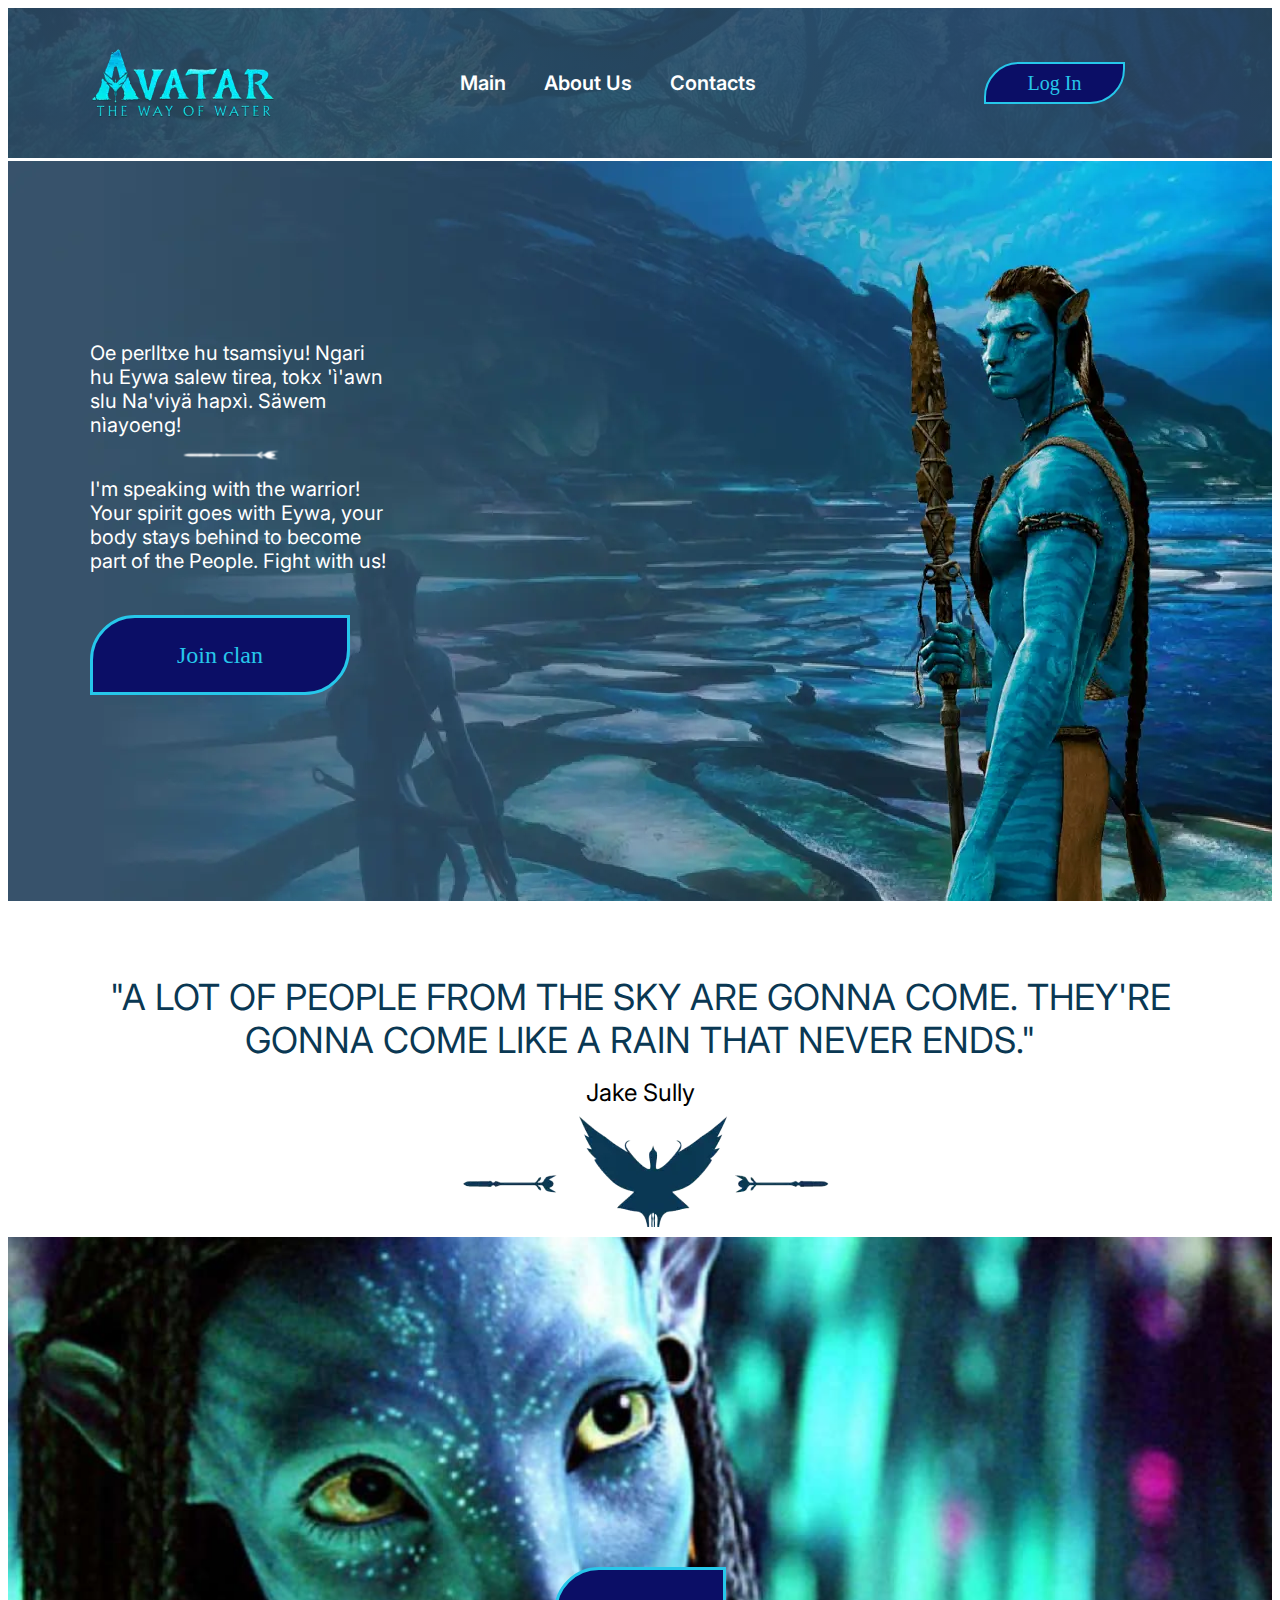
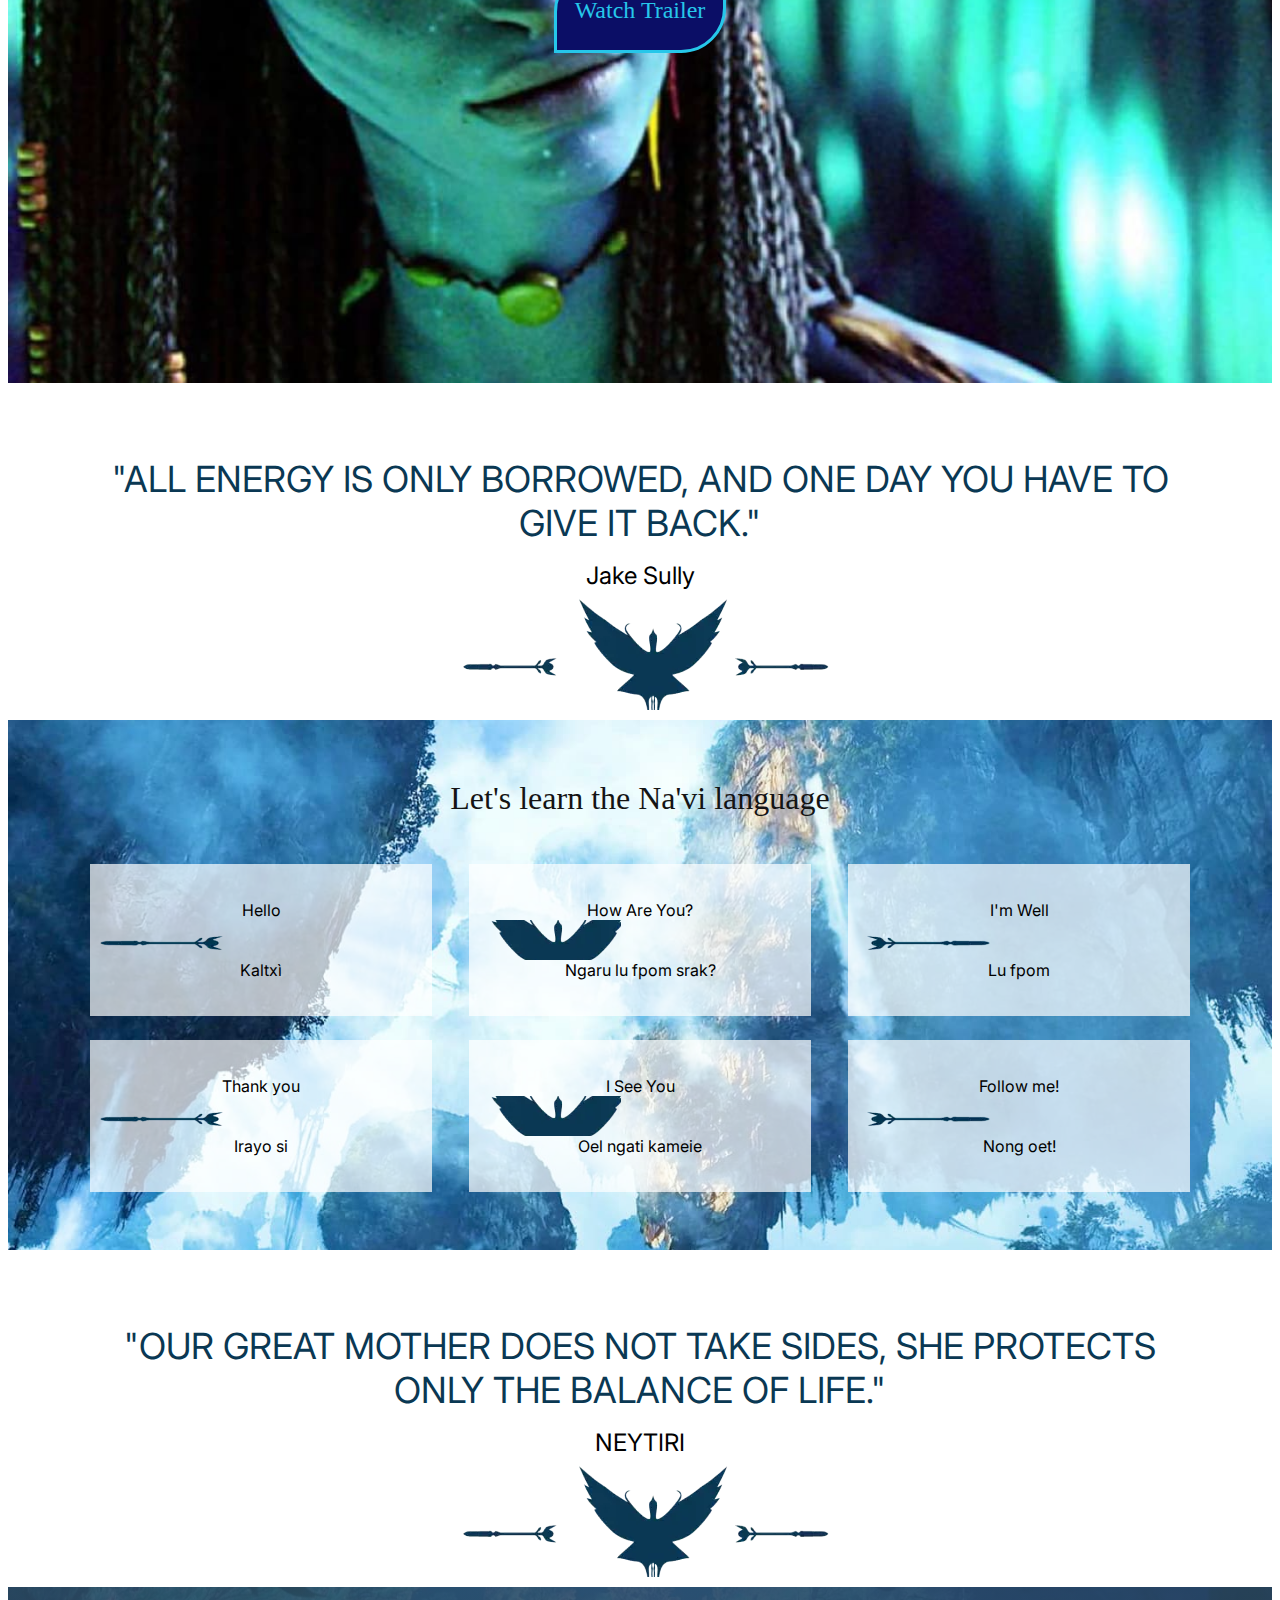
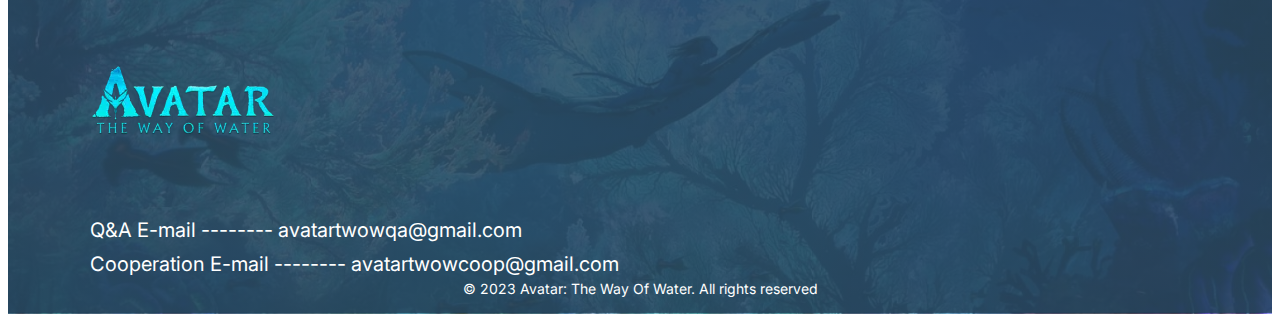
==== index.html @ 1f3f8962 "Language Updated" ====
<!DOCTYPE html>
<html lang="en">

<head>
    <meta charset="UTF-8">
    <meta name="viewport" content="width=device-width, initial-scale=1.0">
    <title>Avatar Website</title>
    <link rel="preconnect" href="https://fonts.googleapis.com">
    <link rel="preconnect" href="https://fonts.gstatic.com" crossorigin>
    <link
        href="https://fonts.googleapis.com/css2?family=Headland+One&family=Inter:ital,opsz,wght@0,14..32,100..900;1,14..32,100..900&display=swap"
        rel="stylesheet">
    <link rel="stylesheet" href="node_modules/modern-normalize/modern-normalize.css">
    <link rel="stylesheet" href="./css/reset.css">
    <link rel="stylesheet" href="./css/styles.css">
</head>
<!-- body -->

<body>
    <!-- header -->
            <header class="header">
                <div class="container header-container">
                    <a href="./index.html"><img src="./pictures/avatar-logo.webp" alt="Avatar Logo"
                            class="header-logo"></a>
                    <nav class="header-nav">
                        <ul class="header-list">
                            <li class="header-item"><a href="./index.html#" class="header-link">Main</a></li>
                            <li class="header-item"><a href="#" class="header-link">About Us</a></li>
                            <li class="header-item"><a href="#" class="header-link">Contacts</a></li>
                        </ul>
                    </nav>
                    <!-- Log in кнопка -->
                    <button type="button" class="header-login button">Log In</button>
                </div>
            </header>
            <!-- main -->
            <main>
                <!-- Секція герой -->
                <section class="hero">
                    <div class="container">
                        <h1 class="visually-hidden">Website for an Avatar fans<h1>
                        <div class="hero-textbox">
                            <p class="hero-text-navi">Oe perlltxe hu tsamsiyu! Ngari hu Eywa salew tirea, tokx
                                'ì'awn slu Na'viyä
                                hapxì.
                                Säwem nìayoeng!</p>
                            <p class="hero-text">I'm speaking with the warrior! Your spirit goes with Eywa, your body
                                stays
                                behind
                                to become part of the People. Fight with us!</p>
                            <button type="button" class="hero-button button">Join clan</button>
                        </div>
                        <!-- <address class="hero-links">
                    <a href="https://youtube.com"></a>
                    <a href="https://instagram."></a>
                    <a href=""></a>
                </address> -->
                    </div>
                </section>
                <!-- firts quote -->
                <section class="quote">
                    <div class="container">
                        <p class="quote-text">"A lot of people from the sky are gonna come. they're Gonna come like a
                            rain that
                            never ends."</p>
                        <p class="quote-name">Jake Sully</p>
                    </div>
                </section>
                <!-- trailer -->
                <section class="trailer">
                    <div class="container">
                        <button type="button" class="trailer-button button">Watch Trailer</button>
                    </div>
                </section>
                <!-- second quote -->
                <section class="quote">
                    <div class="container">
                        <p class="quote-text">"All energy is only borrowed, and one day you have to give it back."</p>
                        <p class="quote-name">Jake Sully</p>
                    </div>
                </section>
                <!-- learn Na'vi language -->
                <section class="language">
                    <div class="container">
                        <h2 class="lang-title">Let's learn the Na'vi language</h2>
                        <ul class="lang-cards">
                            <li class="lang-card">
                                 <!-- .language-h визначає language human (Мова Людей) -->
                                <p class="language-h arrow-left">Hello</p>
                                <p class="language-navi">Kaltxì</p>
                            </li>
                            <li class="lang-card">
                                <p class="language-h center">How Are You?</p>
                                <p class="language-navi">Ngaru lu fpom srak?</p>
                            </li>
                            <li class="lang-card">
                                <p class="language-h arrow-right">I'm Well</p>
                                <p class="language-navi">Lu fpom</p>
                            </li>
                            <li class="lang-card">
                                <p class="language-he arrow-left">Thank you</p>
                                <p class="language-navi">Irayo si</p>
                            </li>
                            <li class="lang-card">
                                <p class="language-h center">I See You</p>
                                <p class="language-navi">Oel ngati kameie</p>
                            </li>
                            <li class="lang-card">
                                <p class="language-h arrow-right">Follow me!</p>
                                <p class="language-navi">Nong oet!</p>
                            </li>
                        </ul>
                    </div>
                </section>
                <!-- third quote -->
                <section class="quote">
                    <div class="container">
                        <p class="quote-text">"Our great mother does not take sides, she protects only the balance of
                            life."</p>
                        <p class="quote-name">NEYTIRI</p>
                    </div>
                </section>
            </main>
            <!-- footer -->
            <footer class="footer">
                <div class="container">
                    <img src="./pictures/avatar-logo.webp" alt="Avatar Logo" class="footer-logo">
                    <div class="footer-info">
                        <p>Q&A E-mail -------- avatartwowqa@gmail.com</p>
                        <p>Cooperation E-mail -------- avatartwowcoop@gmail.com</p>
                    </div>
                </div>
                <div class="footer-copyright">
                    &copy; 2023 Avatar: The Way Of Water. All rights reserved
                </div>
            </footer>
</body>

</html>
---- css/styles.css ----
:root {
    --white-color: #fff;
    --black-color: #000;
    --dark-blue-text: #0A3853;
    --light-black-text: #141414;
}

.visually-hidden {
    position: absolute;
    white-space: nowrap;
    width: 1px;
    height: 1px;
    overflow: hidden;
    border: 0;
    padding: 0;
    clip: rect(0 0 0 0);
    clip-path: inset(50%);
    margin: -1px;
}

body {
    font-family: Inter, sans-serif;
}

.button {
    color: #26C7EA;
    font-family: HeadlandOne;
    font-size: 24px;
    font-weight: 400;
    line-height: 1.25;
    border-radius: 45px 0px;
    border: 3px solid #26C7EA;
    background: #0B0E66;
}

.container {
    width: 1100px;
    margin: 0 auto;
}

/* header */
.header {
    background-image: linear-gradient(to right,
            rgba(43, 74, 97, 0.87),
            rgba(43, 74, 97, 0.87)),
        url(../pictures/background.jpg);
    border-bottom: 3px solid #FFF;
    background-repeat: no-repeat;
    background-size: cover;
    background-position-y: center;
}

.header-container {
    display: flex;
    align-items: center;
}

.header-logo {
    width: 186px;
    height: 72px;
    margin-right: 184px;
    padding: 39px 0;
}

.header-list {
    font-weight: 400;
    display: flex;
    gap: 38px;
}

.header-link {
    color: var(--white-color);
    font-size: 20px;
    font-weight: 600;
    line-height: 1.1;
}

.header-link:focus,
.header-link:hover {
    color: #94CFFF;
}

.header-login {
    margin-left: 228px;
    color: #26C6EA;
    font-family: HeadlandOne;
    font-size: 20px;
    font-weight: 400;
    line-height: 1.25;
    width: 141px;
    height: 41.694px;
    border-radius: 35px 0px;
    border: 2px solid #26C7EA;
    background-color: #0B0E66;
}

/* main */
/* hero */
.hero {

    height: 740px;
    background-image: url(../pictures/hero-background.webp);
    background-repeat: no-repeat;
    background-size: cover;
    background-color: #0B0E66;

}

.hero-textbox {
    display: flex;
    flex-direction: column;
    padding: 180px 0;
}

.hero-text-navi::after {
    content: "";
    display: block;
    background-image: url(../pictures/arrow.webp);
    background-position-x: center;
    width: 152px;
    height: 40px;
    margin: 0 auto;
}

.hero-text,
.hero-text-navi {
    flex-wrap: wrap;
    width: 298px;
    color: var(--white-color);
    font-family: Inter;
    font-size: 20px;
    font-weight: 400;
    line-height: 1.2;
}

.hero-button {
    width: 260px;
    height: 80px;
    margin-top: 42px;
}

/* quote */
.quote {
    padding-top: 75px;
    padding-bottom: 10px;
}

.quote-name::after {
    content: "";
    display: block;
    background-image: url(../pictures/quote-pic.webp);
    background-position-x: center;
    width: 400px;
    height: 120px;
    margin: 0 auto;
}

.quote-text {
    color: var(--dark-blue-text);
    text-align: center;
    font-family: Inter;
    font-size: 36px;
    text-transform: uppercase;
    font-weight: 400;
    line-height: 1.2;
}

.quote-name {
    color: var(--black-color);
    margin-top: 16px;
    text-align: center;
    font-family: Inter;
    font-size: 24px;
    font-style: normal;
    font-weight: 400;
    line-height: normal;
}

/* trailer */
.trailer {
    /* height: 741px; */
    padding: 330px 0;
    background-image: url(../pictures/trailer-background.jpg);
    background-repeat: no-repeat;

    background-size: cover;

}

.trailer-button {
    display: block;
    margin: auto;
    padding: 25px 18px;
}

/* lang */
.language {
    background-image: url(../pictures/lang-background.jpg);
    background-repeat: no-repeat;
    background-size: cover;
    padding: 58px 0;
}

.lang-title {
    color: var(--light-black-text);
    font-family: HeadlandOne;
    font-size: 32px;
    font-weight: 400;
    line-height: 1.3;
    text-align: center;
    margin-bottom: 45px;
}

.lang-cards {
    display: flex;
    flex-wrap: wrap;
    row-gap: 24px;
    column-gap: 37px;
}

.lang-card {
    flex-basis: calc((100% - 74px) / 3);
    background-color: rgba(255, 255, 255, 0.70);
    padding: 36px 0;
    text-align: center;
}
.arrow-left::after {
    content: "";
    display: block;
    background-image: url(../pictures/arrow-left.webp);
    background-position: center;
    width: 152px;
    height: 40px;
}
.center::after {
    content: "";
    display: block;
    background-image: url(../pictures/quote-pic.webp);
    background-position: center;
    width: 152px;
    height: 40px;
}
.arrow-right::after {
    content: "";
    display: block;
    background-image: url(../pictures/arrow-right.webp);
    background-position: center;
    width: 152px;
    height: 40px;
}
.lang-header {
    color: var(--light-black-text);
    font-family: HeadlandOne;
    font-size: 32px;
    font-weight: 400;
    line-height: 1.3;
}

/* footer */
.footer {
    background-image: linear-gradient(to right,
            rgba(43, 74, 97, 0.87),
            rgba(43, 74, 97, 0.87)),
        url(../pictures/background.jpg);
    background-repeat: no-repeat;
    background-size: cover;
    background-position-y: center;
    justify-content: center;
    align-items: center;
    padding-bottom: 15px;
    border-bottom: 1px solid #ffffff40;
    margin-bottom: 15px;
}

.footer-logo {
    width: 186px;
    height: 72px;
    margin-right: 184px;
    padding: 77px 0;
}
/* .footer-line {
    width: 2px;
    height: 153px;
    background-color: white;
    
*/
.footer-info {
    display: flex;
    flex-direction: column;
    text-align: left;
}

.footer-info p {
    margin: 5px 0;
    color: var(--white-color);
    font-family: Inter;
    font-size: 20px;
    font-weight: 400;
    line-height: 1.2;
}

.footer-copyright {
    color: var(--white-color);
    text-align: center;
    font-family: Inter;
    font-size: 14px;
    font-weight: 400;
    line-height: 1.2;
}
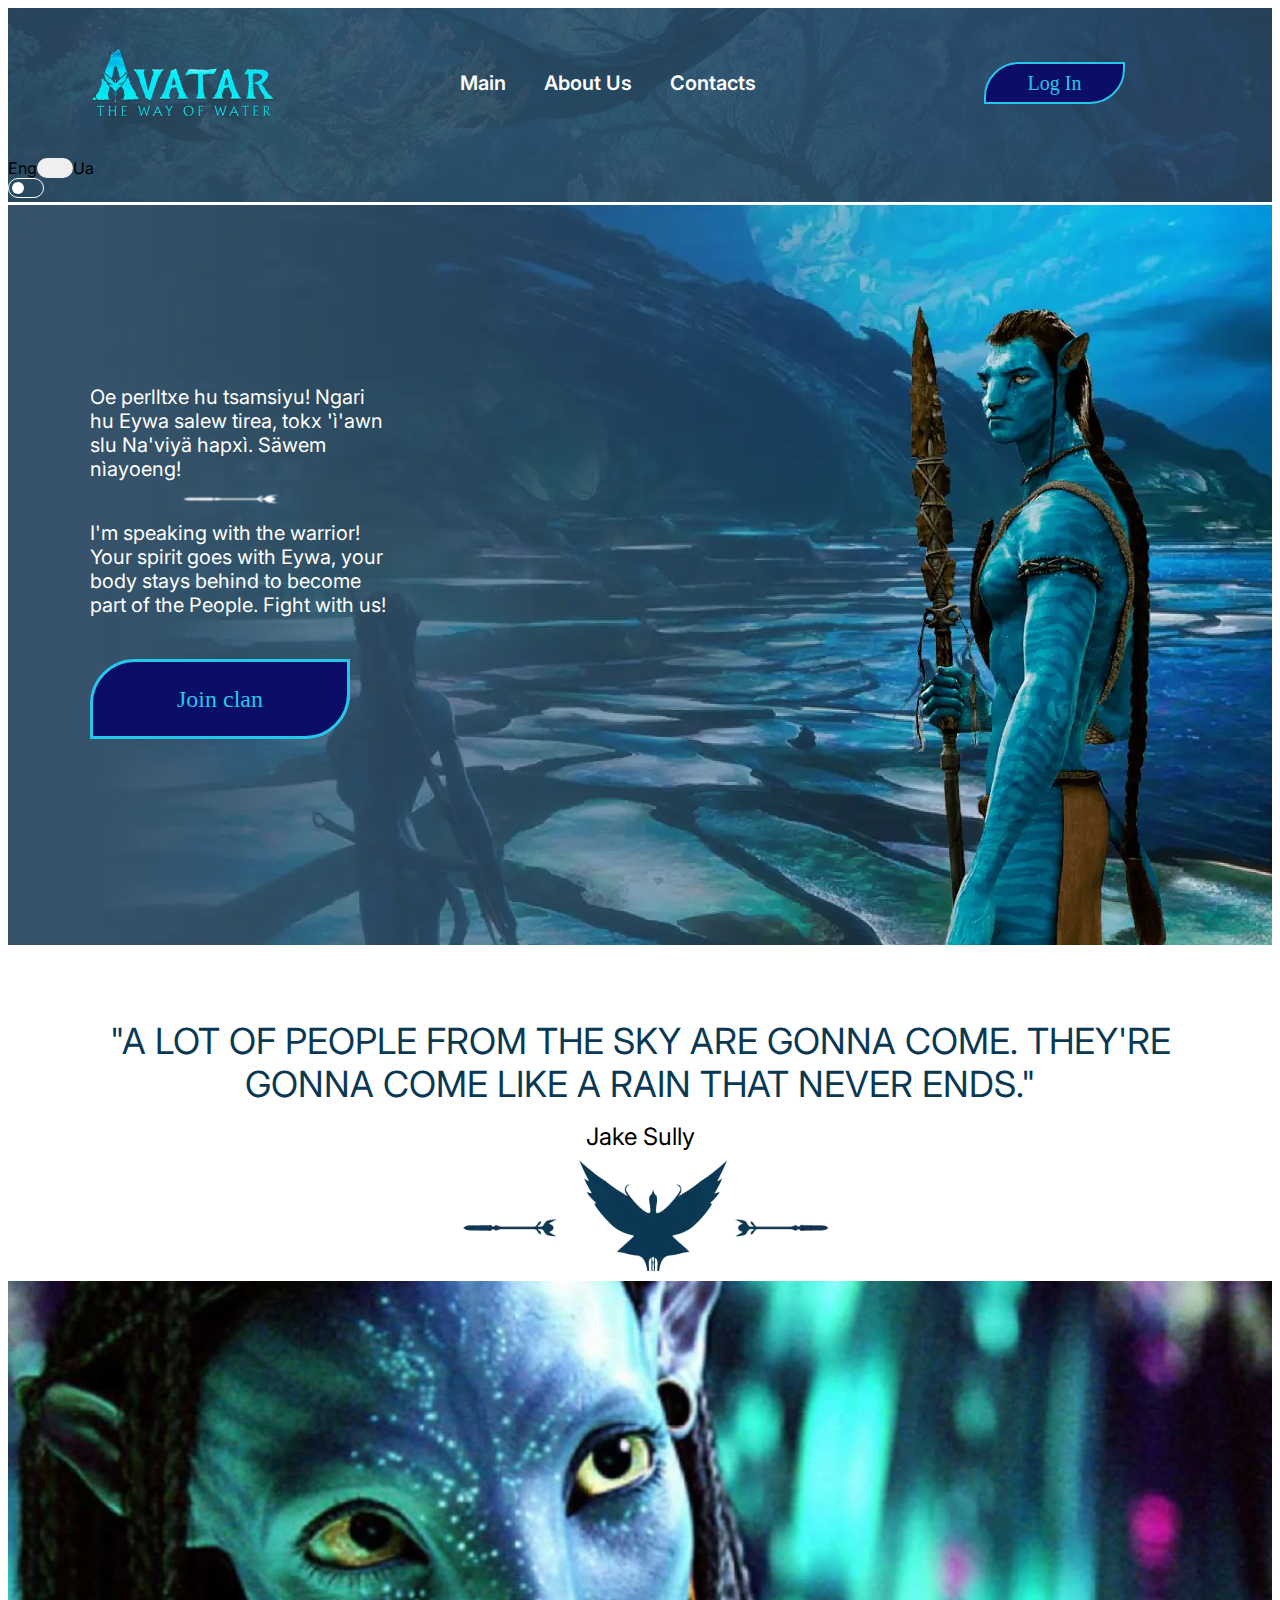
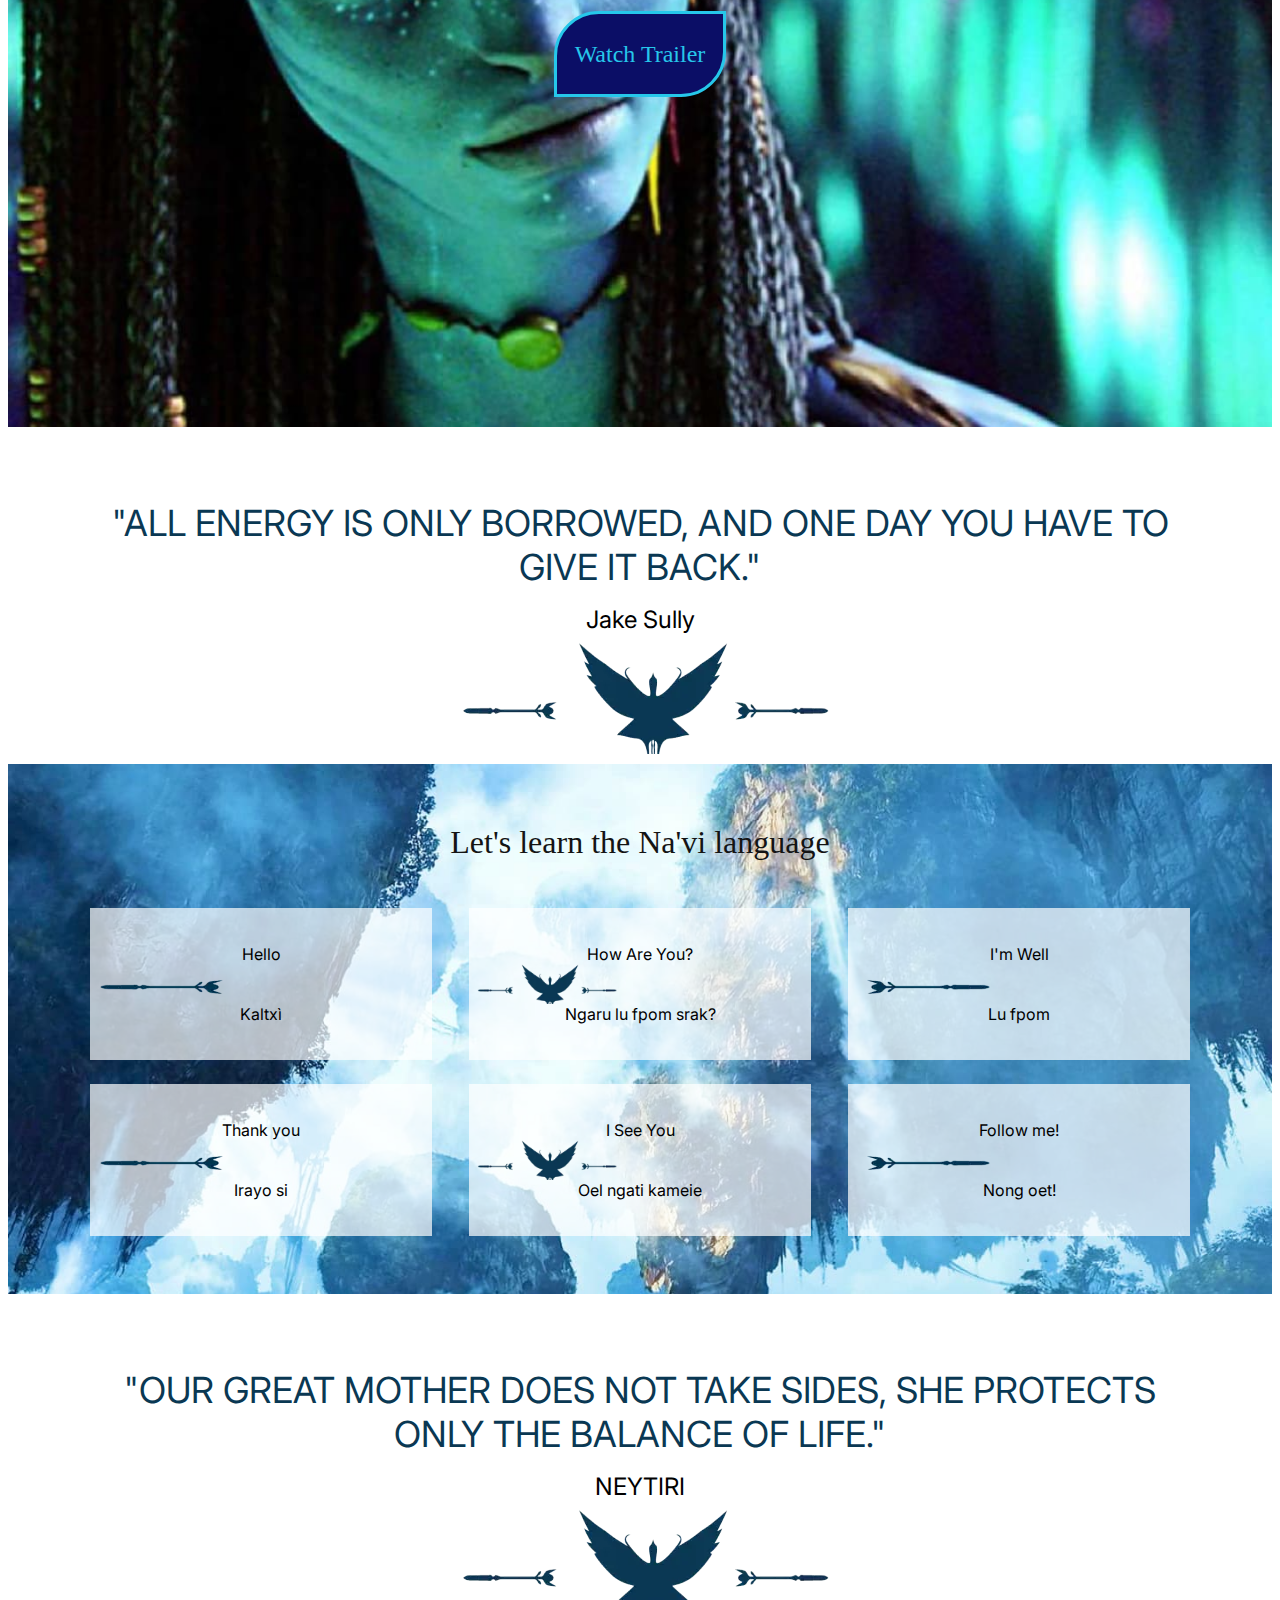
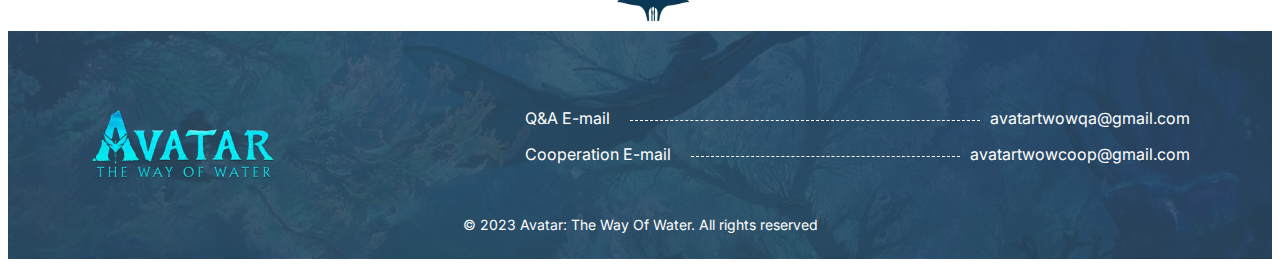
==== commit d3e3d6de: "new footer and expirement with lang changer" ====
--- a/index.html
+++ b/index.html
@@ -18,27 +18,35 @@
 
 <body>
     <!-- header -->
-            <header class="header">
-                <div class="container header-container">
-                    <a href="./index.html"><img src="./pictures/avatar-logo.webp" alt="Avatar Logo"
-                            class="header-logo"></a>
-                    <nav class="header-nav">
-                        <ul class="header-list">
-                            <li class="header-item"><a href="./index.html#" class="header-link">Main</a></li>
-                            <li class="header-item"><a href="#" class="header-link">About Us</a></li>
-                            <li class="header-item"><a href="#" class="header-link">Contacts</a></li>
-                        </ul>
-                    </nav>
-                    <!-- Log in кнопка -->
-                    <button type="button" class="header-login button">Log In</button>
-                </div>
-            </header>
-            <!-- main -->
-            <main>
-                <!-- Секція герой -->
-                <section class="hero">
-                    <div class="container">
-                        <h1 class="visually-hidden">Website for an Avatar fans<h1>
+    <header class="header">
+        <div class="container header-container">
+            <a href="./index.html"><img src="./pictures/avatar-logo.webp" alt="Avatar Logo" class="header-logo"></a>
+            <nav class="header-nav">
+                <ul class="header-list">
+                    <li class="header-item"><a href="./index.html#" class="header-link">Main</a></li>
+                    <li class="header-item"><a href="#" class="header-link">About Us</a></li>
+                    <li class="header-item"><a href="#" class="header-link">Contacts</a></li>
+                </ul>
+            </nav>
+            <!-- Log in кнопка -->
+            <button type="button" class="header-login button">Log In</button>
+        </div>
+        <div class="change-lang">
+            <span class="cl-text">Eng</span>
+            <button type="button" class="cl-btn"><a href="./ua.html"></a></button>
+            <span class="cl-text">Ua</span>
+        </div>
+        <svg width="36" height="20" viewBox="0 0 36 20" fill="none" xmlns="http://www.w3.org/2000/svg">
+            <rect x="0.5" y="0.5" width="35" height="19" rx="9.5" stroke="white"/>
+            <circle cx="10" cy="10" r="6" fill="white"/>
+          </svg>
+    </header>
+    <!-- main -->
+    <main>
+        <!-- Секція герой -->
+        <section class="hero">
+            <div class="container">
+                <h1 class="visually-hidden">Website for an Avatar fans<h1>
                         <div class="hero-textbox">
                             <p class="hero-text-navi">Oe perlltxe hu tsamsiyu! Ngari hu Eywa salew tirea, tokx
                                 'ì'awn slu Na'viyä
@@ -55,85 +63,85 @@
                     <a href="https://instagram."></a>
                     <a href=""></a>
                 </address> -->
-                    </div>
-                </section>
-                <!-- firts quote -->
-                <section class="quote">
-                    <div class="container">
-                        <p class="quote-text">"A lot of people from the sky are gonna come. they're Gonna come like a
-                            rain that
-                            never ends."</p>
-                        <p class="quote-name">Jake Sully</p>
-                    </div>
-                </section>
-                <!-- trailer -->
-                <section class="trailer">
-                    <div class="container">
-                        <button type="button" class="trailer-button button">Watch Trailer</button>
-                    </div>
-                </section>
-                <!-- second quote -->
-                <section class="quote">
-                    <div class="container">
-                        <p class="quote-text">"All energy is only borrowed, and one day you have to give it back."</p>
-                        <p class="quote-name">Jake Sully</p>
-                    </div>
-                </section>
-                <!-- learn Na'vi language -->
-                <section class="language">
-                    <div class="container">
-                        <h2 class="lang-title">Let's learn the Na'vi language</h2>
-                        <ul class="lang-cards">
-                            <li class="lang-card">
-                                 <!-- .language-h визначає language human (Мова Людей) -->
-                                <p class="language-h arrow-left">Hello</p>
-                                <p class="language-navi">Kaltxì</p>
-                            </li>
-                            <li class="lang-card">
-                                <p class="language-h center">How Are You?</p>
-                                <p class="language-navi">Ngaru lu fpom srak?</p>
-                            </li>
-                            <li class="lang-card">
-                                <p class="language-h arrow-right">I'm Well</p>
-                                <p class="language-navi">Lu fpom</p>
-                            </li>
-                            <li class="lang-card">
-                                <p class="language-he arrow-left">Thank you</p>
-                                <p class="language-navi">Irayo si</p>
-                            </li>
-                            <li class="lang-card">
-                                <p class="language-h center">I See You</p>
-                                <p class="language-navi">Oel ngati kameie</p>
-                            </li>
-                            <li class="lang-card">
-                                <p class="language-h arrow-right">Follow me!</p>
-                                <p class="language-navi">Nong oet!</p>
-                            </li>
-                        </ul>
-                    </div>
-                </section>
-                <!-- third quote -->
-                <section class="quote">
-                    <div class="container">
-                        <p class="quote-text">"Our great mother does not take sides, she protects only the balance of
-                            life."</p>
-                        <p class="quote-name">NEYTIRI</p>
-                    </div>
-                </section>
-            </main>
-            <!-- footer -->
-            <footer class="footer">
-                <div class="container">
-                    <img src="./pictures/avatar-logo.webp" alt="Avatar Logo" class="footer-logo">
-                    <div class="footer-info">
-                        <p>Q&A E-mail -------- avatartwowqa@gmail.com</p>
-                        <p>Cooperation E-mail -------- avatartwowcoop@gmail.com</p>
-                    </div>
-                </div>
-                <div class="footer-copyright">
-                    &copy; 2023 Avatar: The Way Of Water. All rights reserved
-                </div>
-            </footer>
+            </div>
+        </section>
+        <!-- firts quote -->
+        <section class="quote">
+            <div class="container">
+                <p class="quote-text">"A lot of people from the sky are gonna come. they're Gonna come like a
+                    rain that
+                    never ends."</p>
+                <p class="quote-name">Jake Sully</p>
+            </div>
+        </section>
+        <!-- trailer -->
+        <section class="trailer">
+            <div class="container">
+                <button type="button" class="trailer-button button">Watch Trailer</button>
+            </div>
+        </section>
+        <!-- second quote -->
+        <section class="quote">
+            <div class="container">
+                <p class="quote-text">"All energy is only borrowed, and one day you have to give it back."</p>
+                <p class="quote-name">Jake Sully</p>
+            </div>
+        </section>
+        <!-- learn Na'vi language -->
+        <section class="language">
+            <div class="container">
+                <h2 class="lang-title">Let's learn the Na'vi language</h2>
+                <ul class="lang-cards">
+                    <li class="lang-card">
+                        <!-- .language-h визначає language human (Мова Людей) -->
+                        <p class="language-h arrow-left">Hello</p>
+                        <p class="language-navi">Kaltxì</p>
+                    </li>
+                    <li class="lang-card">
+                        <p class="language-h center">How Are You?</p>
+                        <p class="language-navi">Ngaru lu fpom srak?</p>
+                    </li>
+                    <li class="lang-card">
+                        <p class="language-h arrow-right">I'm Well</p>
+                        <p class="language-navi">Lu fpom</p>
+                    </li>
+                    <li class="lang-card">
+                        <p class="language-he arrow-left">Thank you</p>
+                        <p class="language-navi">Irayo si</p>
+                    </li>
+                    <li class="lang-card">
+                        <p class="language-h center">I See You</p>
+                        <p class="language-navi">Oel ngati kameie</p>
+                    </li>
+                    <li class="lang-card">
+                        <p class="language-h arrow-right">Follow me!</p>
+                        <p class="language-navi">Nong oet!</p>
+                    </li>
+                </ul>
+            </div>
+        </section>
+        <!-- third quote -->
+        <section class="quote">
+            <div class="container">
+                <p class="quote-text">"Our great mother does not take sides, she protects only the balance of
+                    life."</p>
+                <p class="quote-name">NEYTIRI</p>
+            </div>
+        </section>
+    </main>
+    <!-- footer -->
+    <footer class="footer">
+        <div class="container">
+            <div class="footer-wrap"> 
+                <a href="./index.html"><img src="./pictures/avatar-logo.webp" alt="Avatar Logo" class="footer-logo"></a>
+                <ul class="footer-info">
+                    <li class="footer-item"><span class="footer-label">Q&A E-mail</span><span class="email">avatartwowqa@gmail.com</span></li>
+                    <li class="footer-item"><span class="footer-label">Cooperation E-mail</span><span class="email">avatartwowcoop@gmail.com</span></li>
+                </ul>
+            </div>
+        </div>
+        <p class="footer-copyright">&copy; 2023 Avatar: The Way Of Water. All rights reserved</p>
+    </footer>
 </body>
 
 </html>--- a/css/styles.css
+++ b/css/styles.css
@@ -49,7 +49,15 @@
     background-size: cover;
     background-position-y: center;
 }
-
+.change-lang {
+    display: flex;
+}
+.cl-btn {
+    width: 36px;
+    height: 20px;
+    border: 1px var(--white-color);
+    border-radius: 10px;
+}
 .header-container {
     display: flex;
     align-items: center;
@@ -97,13 +105,11 @@
 /* main */
 /* hero */
 .hero {
-
     height: 740px;
     background-image: url(../pictures/hero-background.webp);
     background-repeat: no-repeat;
     background-size: cover;
     background-color: #0B0E66;
-
 }
 
 .hero-textbox {
@@ -237,6 +243,7 @@
     display: block;
     background-image: url(../pictures/quote-pic.webp);
     background-position: center;
+    background-size: cover;
     width: 152px;
     height: 40px;
 }
@@ -265,40 +272,49 @@
     background-repeat: no-repeat;
     background-size: cover;
     background-position-y: center;
-    justify-content: center;
-    align-items: center;
-    padding-bottom: 15px;
-    border-bottom: 1px solid #ffffff40;
-    margin-bottom: 15px;
+    padding-top: 77px;
+    padding-bottom: 25px;
 }
 
 .footer-logo {
     width: 186px;
     height: 72px;
-    margin-right: 184px;
-    padding: 77px 0;
-}
-/* .footer-line {
-    width: 2px;
-    height: 153px;
-    background-color: white;
-    
-*/
-.footer-info {
-    display: flex;
-    flex-direction: column;
-    text-align: left;
-}
-
-.footer-info p {
-    margin: 5px 0;
+}
+.footer-wrap {
+    display: flex;
+    justify-content: space-between;
+    margin-bottom: 37px;
+}
+.footer-info {  
+    width: 665px;
+}
+.footer-item {
+    display: flex;
+    align-items: center;
+    gap: 10px;
     color: var(--white-color);
-    font-family: Inter;
+}
+.footer-item:nth-child(1) {
+    margin-bottom: 16px;
+}
+.footer-item p {
     font-size: 20px;
     font-weight: 400;
     line-height: 1.2;
 }
-
+.footer-label {
+    display: flex;
+    align-items: center;
+    flex-grow: 1;
+    white-space: nowrap;
+}
+.footer-label::after {
+    content: "";
+    margin-left: 20px;
+    height: 5px;
+    width: 100%;
+    border-bottom: 1px dashed var(--white-color);
+}
 .footer-copyright {
     color: var(--white-color);
     text-align: center;
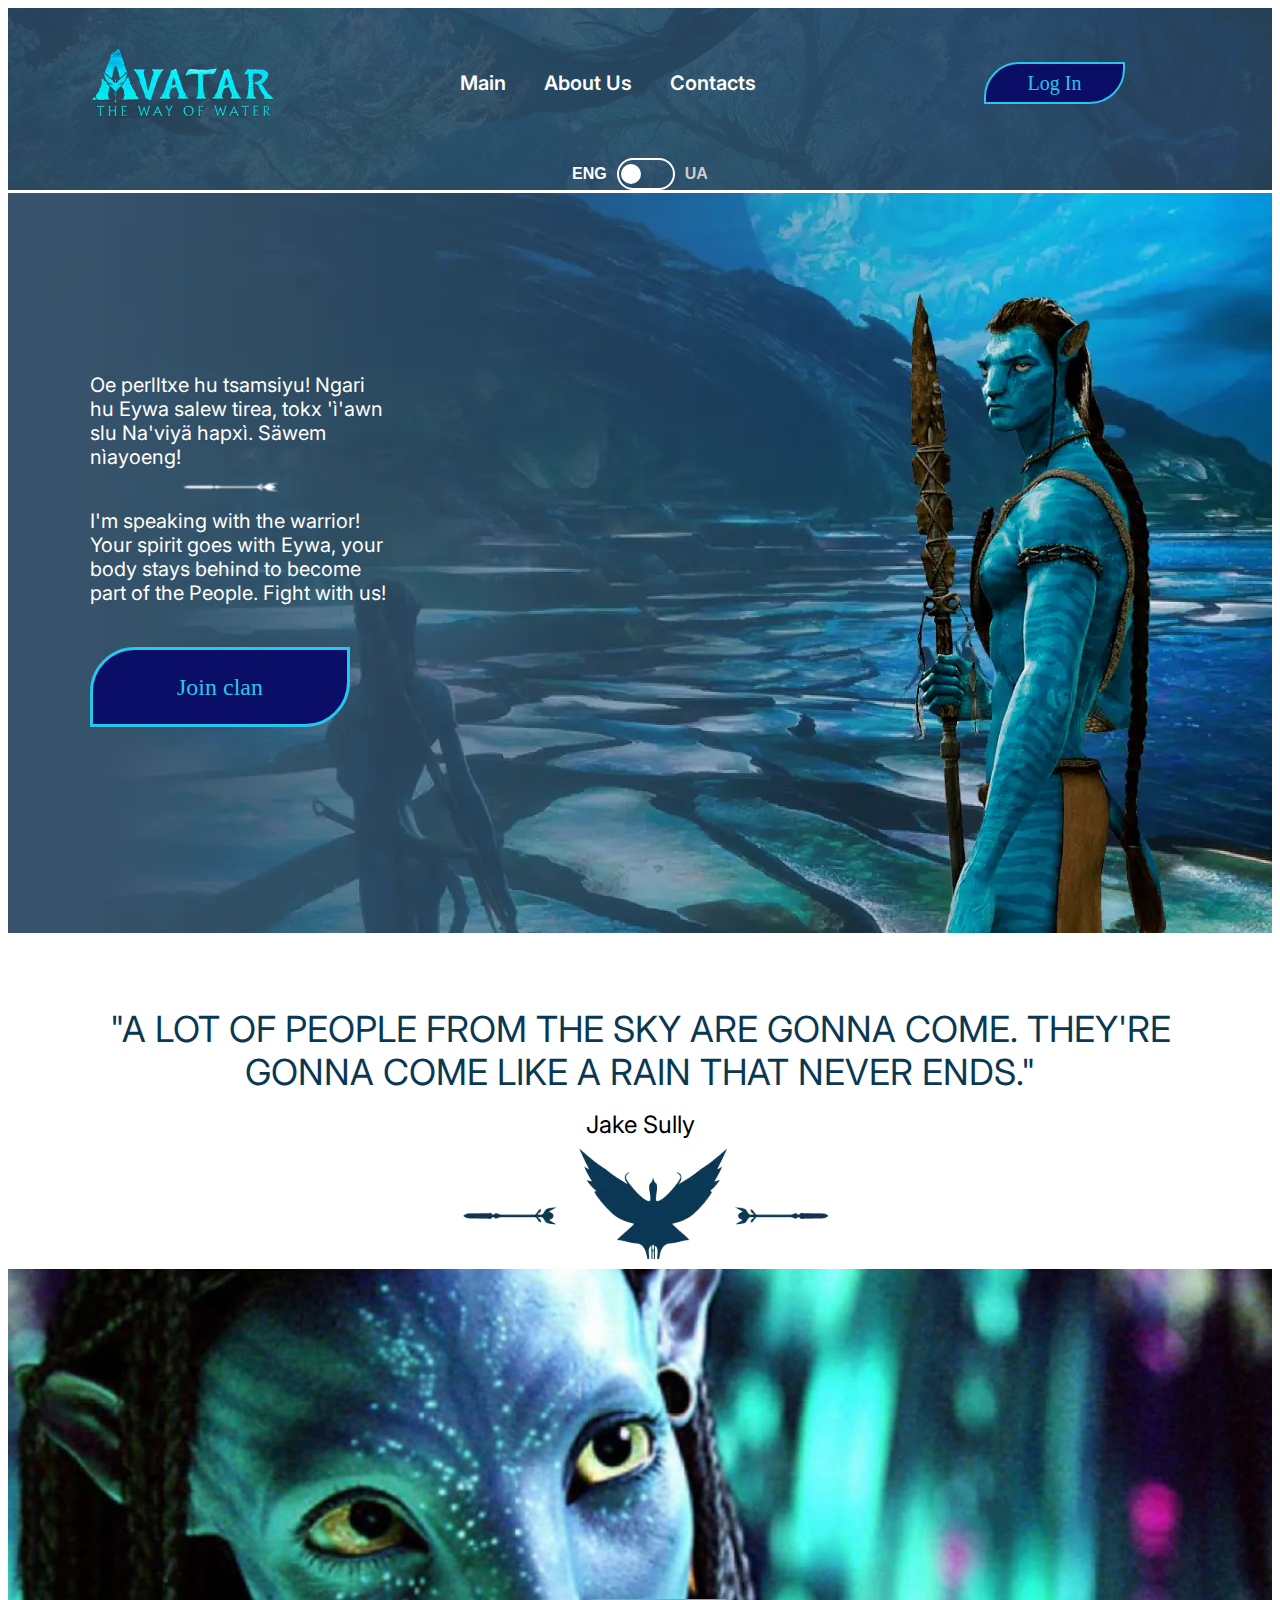
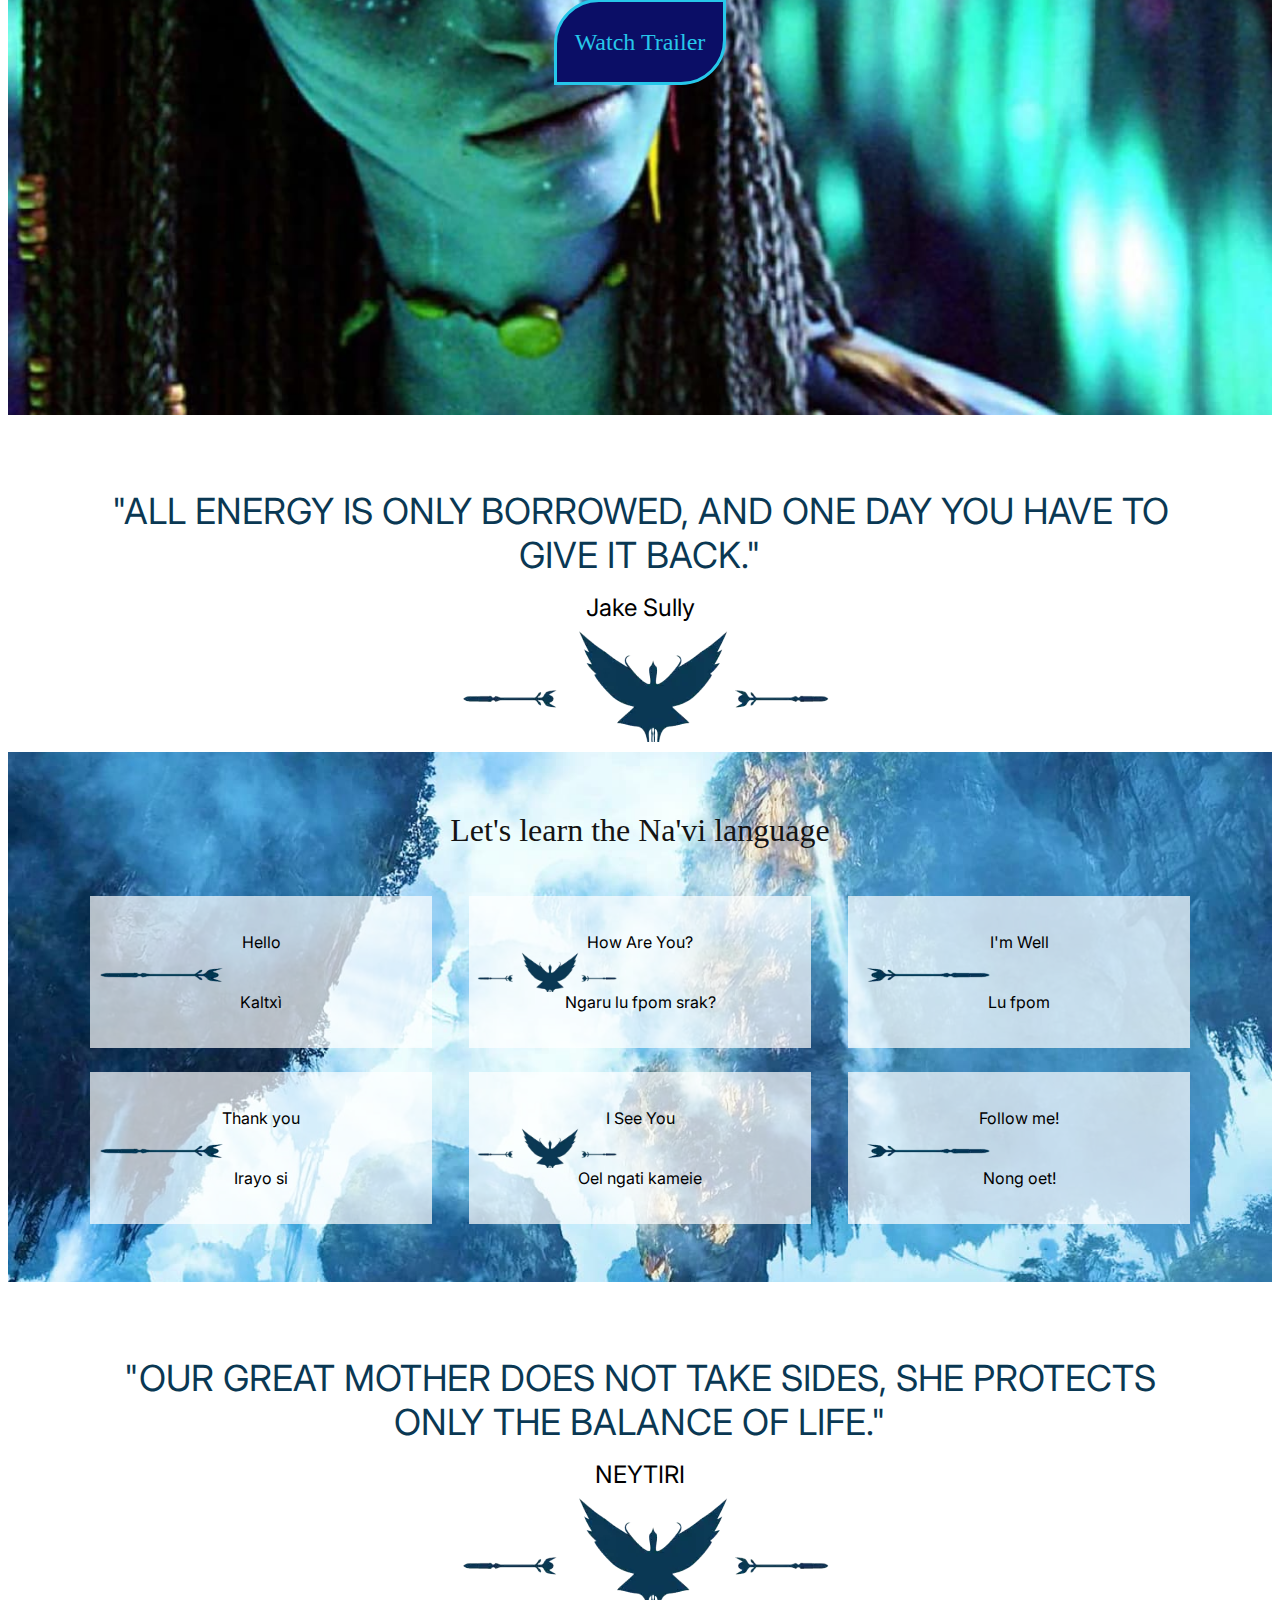
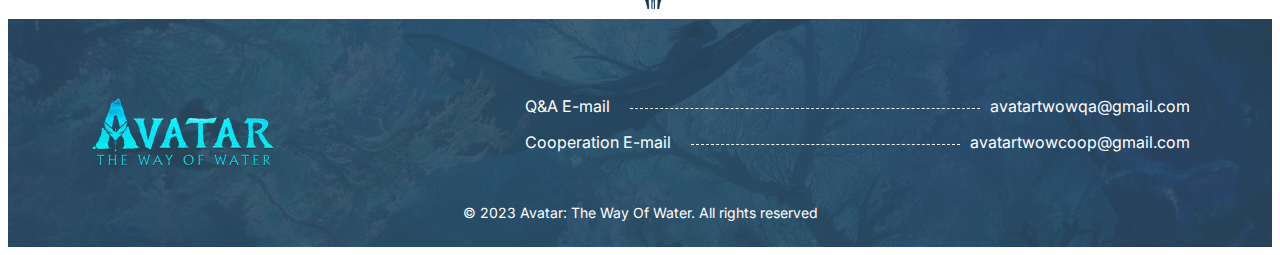
==== commit 75305607: "Added language switcher with JS" ====
--- a/index.html
+++ b/index.html
@@ -31,15 +31,13 @@
             <!-- Log in кнопка -->
             <button type="button" class="header-login button">Log In</button>
         </div>
-        <div class="change-lang">
-            <span class="cl-text">Eng</span>
-            <button type="button" class="cl-btn"><a href="./ua.html"></a></button>
-            <span class="cl-text">Ua</span>
+        <div class="language-switcher">
+            <span class="lang eng" data-lang="en">ENG</span>
+            <div class="toggle">
+                <div class="circle"></div>
+            </div>
+            <span class="lang ua" data-lang="ua">UA</span>
         </div>
-        <svg width="36" height="20" viewBox="0 0 36 20" fill="none" xmlns="http://www.w3.org/2000/svg">
-            <rect x="0.5" y="0.5" width="35" height="19" rx="9.5" stroke="white"/>
-            <circle cx="10" cy="10" r="6" fill="white"/>
-          </svg>
     </header>
     <!-- main -->
     <main>
@@ -142,6 +140,7 @@
         </div>
         <p class="footer-copyright">&copy; 2023 Avatar: The Way Of Water. All rights reserved</p>
     </footer>
+    <script src="./js/lang-switcher.js"></script>
 </body>
 
 </html>--- a/css/styles.css
+++ b/css/styles.css
@@ -38,6 +38,56 @@
     margin: 0 auto;
 }
 
+/* language changer */
+.language-switcher {
+    display: flex;
+    align-items: center;
+    justify-content: center;
+    gap: 10px;
+    font-family: Arial, sans-serif;
+    color: white;
+}
+
+.lang {
+    cursor: pointer;
+    font-size: 16px;
+    font-weight: bold;
+    transition: color 0.3s ease;
+}
+
+.toggle {
+    width: 50px;
+    height: 24px;
+    background-color: transparent;
+    border: 2px solid white;
+    border-radius: 50px;
+    position: relative;
+    cursor: pointer;
+    display: flex;
+    align-items: center;
+    padding: 2px;
+}
+
+.circle {
+    width: 20px;
+    height: 20px;
+    background-color: white;
+    border-radius: 50%;
+    transition: transform 0.3s ease;
+}
+
+.toggle.active .circle {
+    transform: translateX(26px);
+}
+
+.lang.active {
+    color: var(--white-color);
+}
+
+.lang.inactive {
+    color: #ccc;
+}
+
 /* header */
 .header {
     background-image: linear-gradient(to right,
@@ -49,15 +99,7 @@
     background-size: cover;
     background-position-y: center;
 }
-.change-lang {
-    display: flex;
-}
-.cl-btn {
-    width: 36px;
-    height: 20px;
-    border: 1px var(--white-color);
-    border-radius: 10px;
-}
+
 .header-container {
     display: flex;
     align-items: center;
@@ -230,6 +272,7 @@
     padding: 36px 0;
     text-align: center;
 }
+
 .arrow-left::after {
     content: "";
     display: block;
@@ -238,6 +281,7 @@
     width: 152px;
     height: 40px;
 }
+
 .center::after {
     content: "";
     display: block;
@@ -247,6 +291,7 @@
     width: 152px;
     height: 40px;
 }
+
 .arrow-right::after {
     content: "";
     display: block;
@@ -255,6 +300,7 @@
     width: 152px;
     height: 40px;
 }
+
 .lang-header {
     color: var(--light-black-text);
     font-family: HeadlandOne;
@@ -280,34 +326,41 @@
     width: 186px;
     height: 72px;
 }
+
 .footer-wrap {
     display: flex;
     justify-content: space-between;
     margin-bottom: 37px;
 }
-.footer-info {  
+
+.footer-info {
     width: 665px;
 }
+
 .footer-item {
     display: flex;
     align-items: center;
     gap: 10px;
     color: var(--white-color);
 }
+
 .footer-item:nth-child(1) {
     margin-bottom: 16px;
 }
+
 .footer-item p {
     font-size: 20px;
     font-weight: 400;
     line-height: 1.2;
 }
+
 .footer-label {
     display: flex;
     align-items: center;
     flex-grow: 1;
     white-space: nowrap;
 }
+
 .footer-label::after {
     content: "";
     margin-left: 20px;
@@ -315,6 +368,7 @@
     width: 100%;
     border-bottom: 1px dashed var(--white-color);
 }
+
 .footer-copyright {
     color: var(--white-color);
     text-align: center;
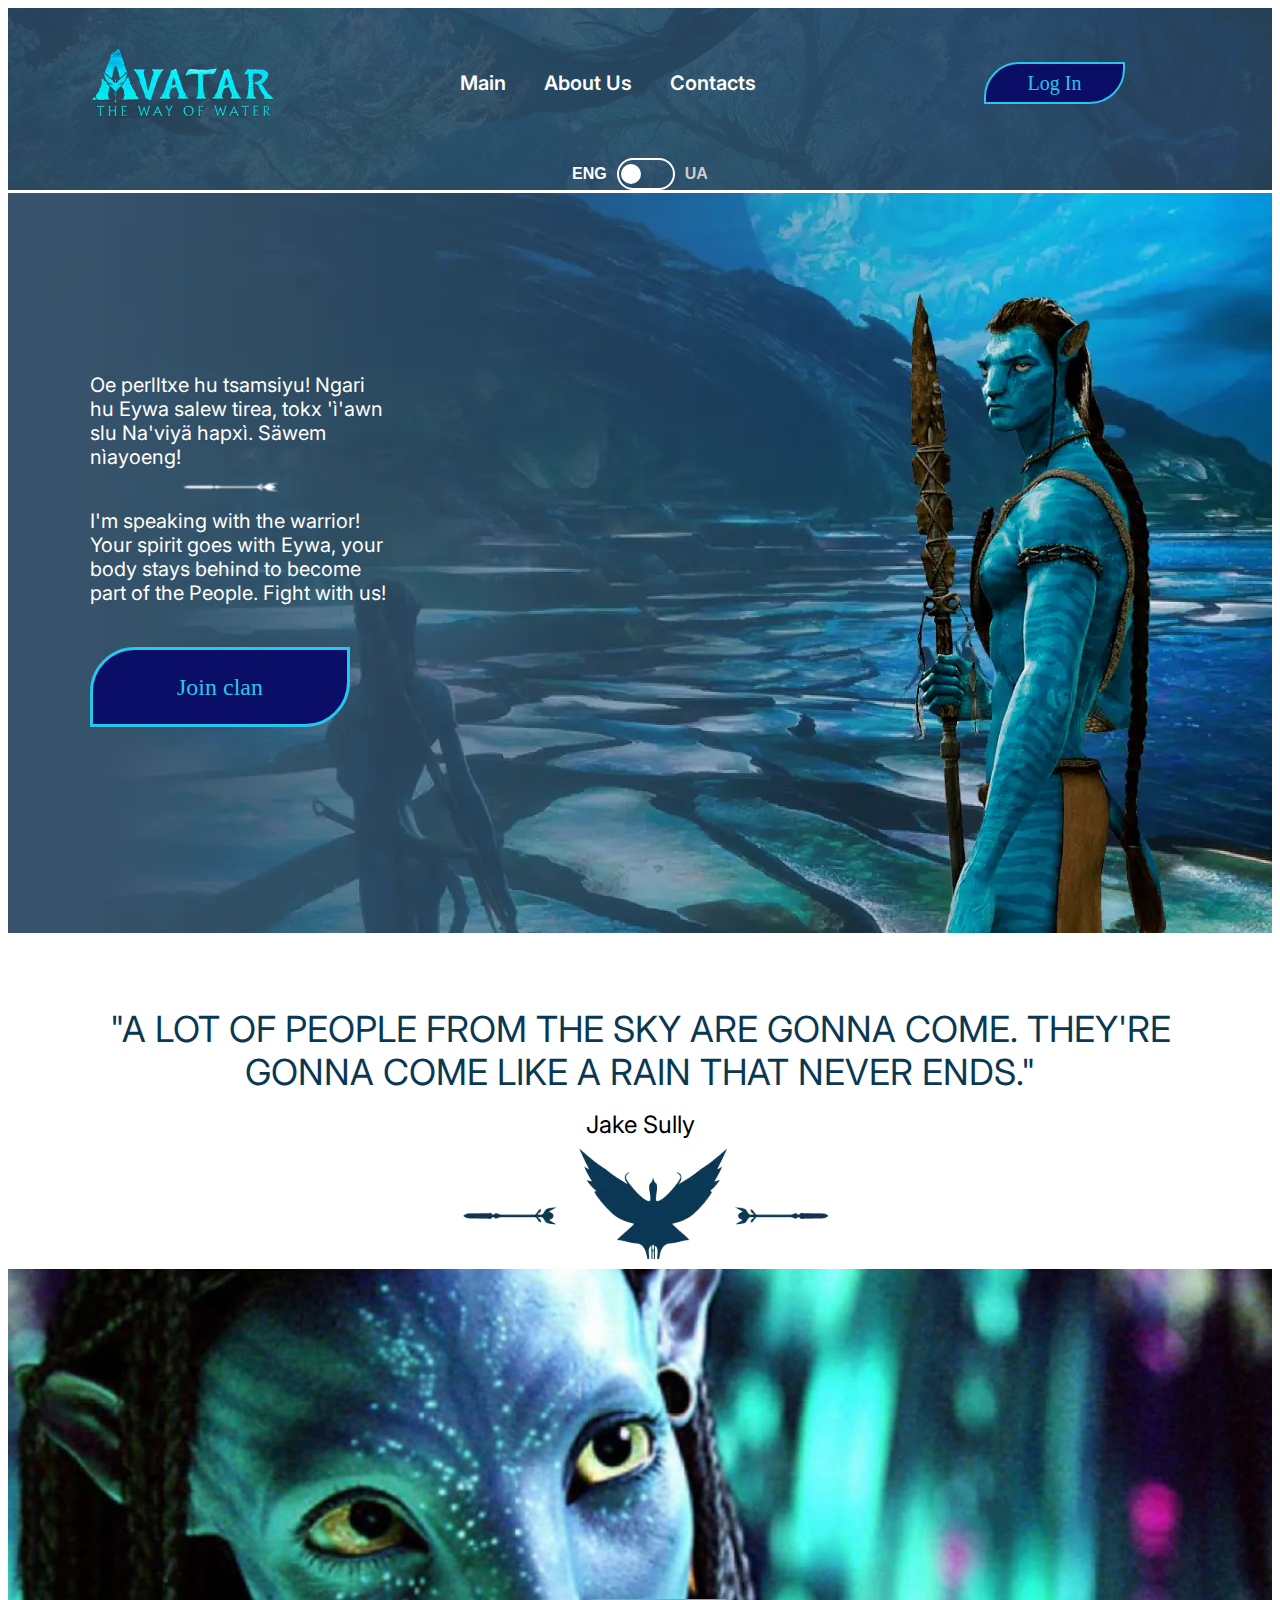
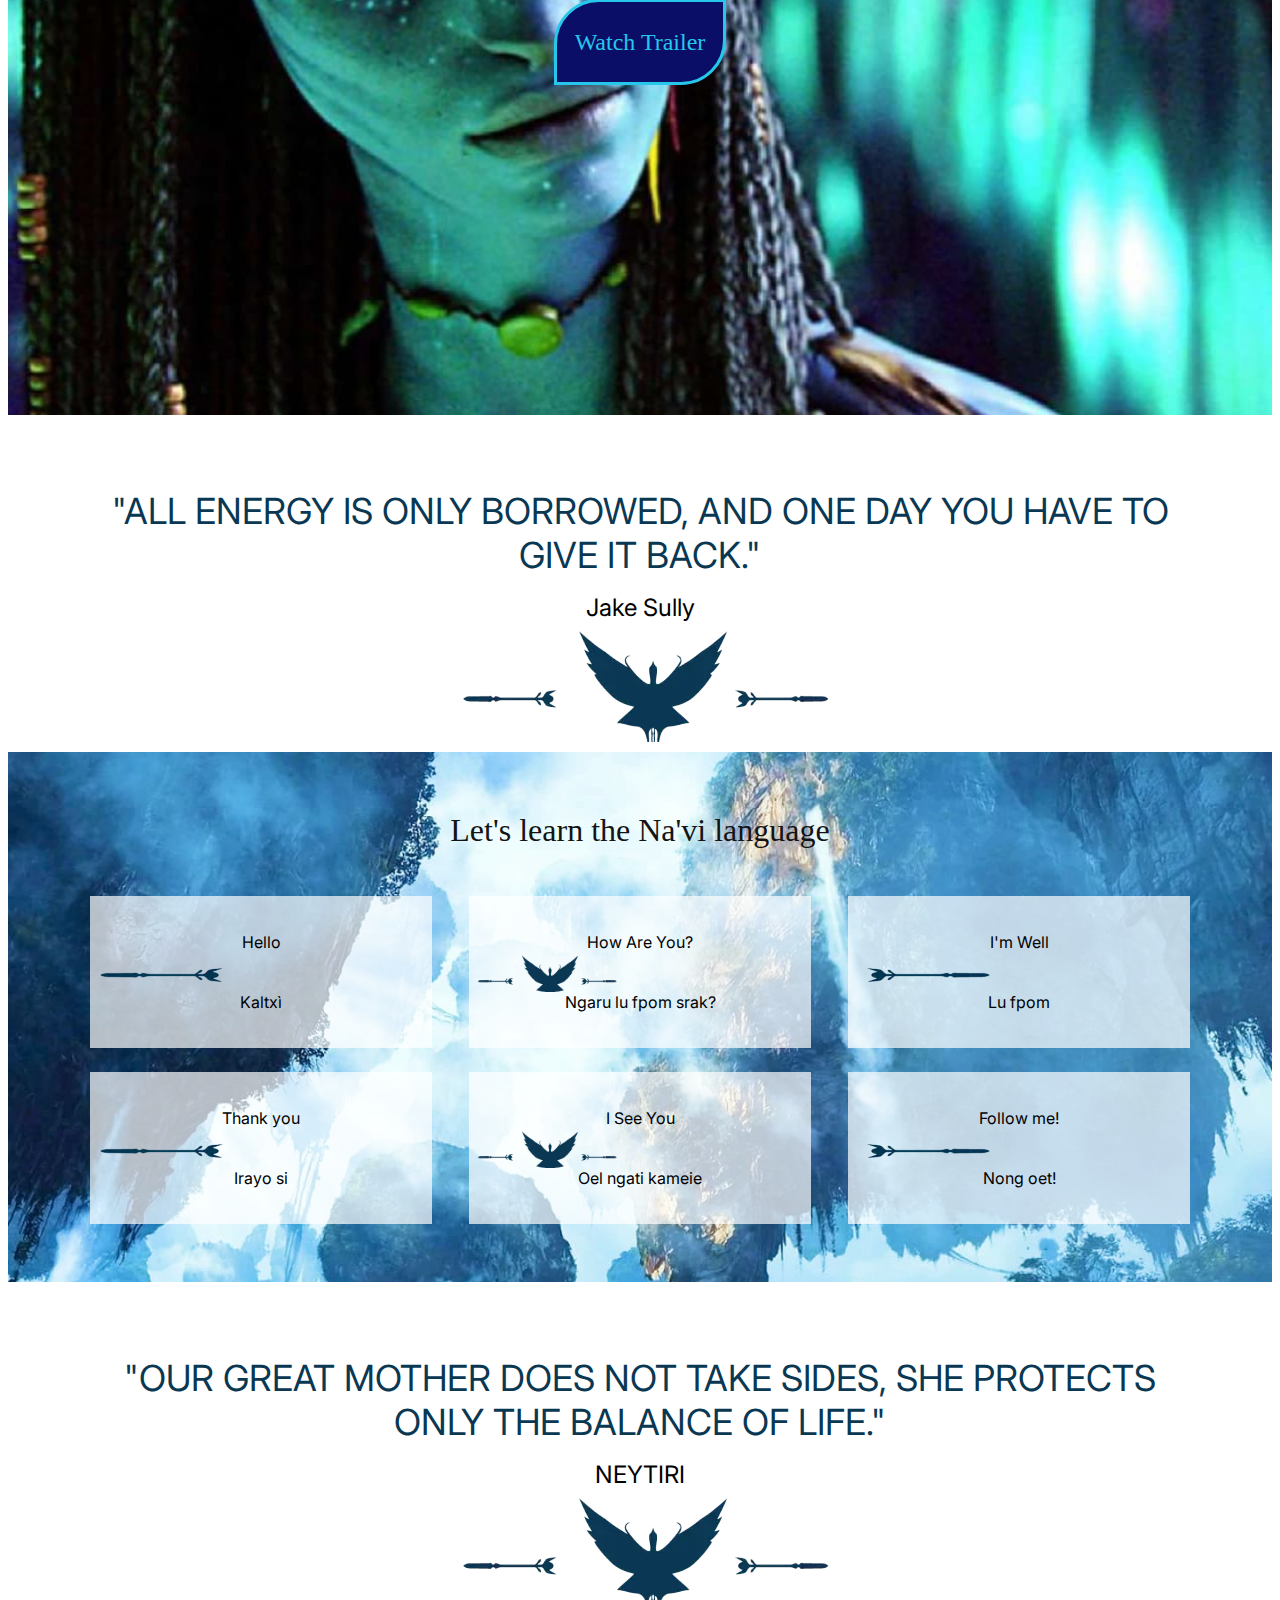
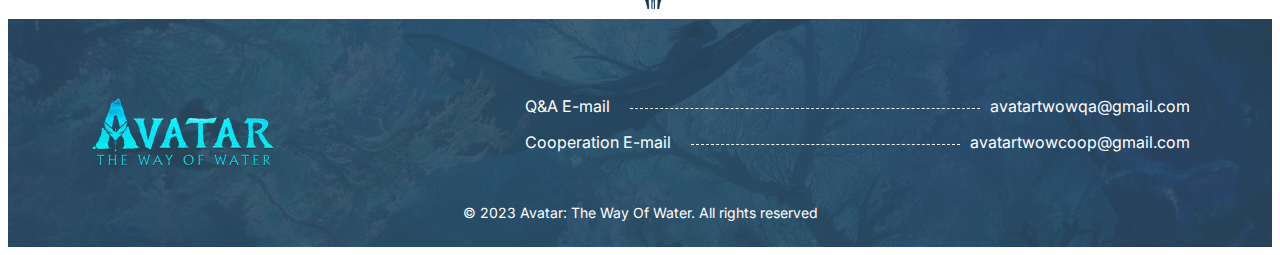
==== commit 17bef9f4: "to top button test 1" ====
--- a/index.html
+++ b/index.html
@@ -75,7 +75,7 @@
         <!-- trailer -->
         <section class="trailer">
             <div class="container">
-                <button type="button" class="trailer-button button">Watch Trailer</button>
+                <a href="https://youtu.be/d9MyW72ELq0?si=vDRnNRm6hN7KBYrL"><button type="button" class="trailer-button button">Watch Trailer</button></a>
             </div>
         </section>
         <!-- second quote -->
@@ -140,6 +140,10 @@
         </div>
         <p class="footer-copyright">&copy; 2023 Avatar: The Way Of Water. All rights reserved</p>
     </footer>
+    <a href="#" class="to-top">
+        <i class="fas fa-chevron-up"></i>
+    </a>
+    <script src="./js/to-top.js"></script>
     <script src="./js/lang-switcher.js"></script>
 </body>
 
--- a/css/styles.css
+++ b/css/styles.css
@@ -17,7 +17,9 @@
     clip-path: inset(50%);
     margin: -1px;
 }
-
+html {
+    scroll-behavior: smooth;
+}
 body {
     font-family: Inter, sans-serif;
 }
@@ -87,7 +89,31 @@
 .lang.inactive {
     color: #ccc;
 }
-
+/* to top button */
+.to-top {
+    background: white;
+    position: fixed;
+    bottom: 16px;
+    right:32px;
+    width:50px;
+    height:50px;
+    border-radius: 50%;
+    display: flex;
+    align-items: center;
+    justify-content: center;
+    font-size:32px;
+    color:#1f1f1f;
+    text-decoration: none;
+    opacity:0;
+    pointer-events: none;
+    transition: all .4s;
+  }
+  
+  .to-top.active {
+    bottom:32px;
+    pointer-events: auto;
+    opacity:1;
+  }
 /* header */
 .header {
     background-image: linear-gradient(to right,
@@ -277,7 +303,7 @@
     content: "";
     display: block;
     background-image: url(../pictures/arrow-left.webp);
-    background-position: center;
+    background-position-x: center;
     width: 152px;
     height: 40px;
 }
@@ -286,7 +312,7 @@
     content: "";
     display: block;
     background-image: url(../pictures/quote-pic.webp);
-    background-position: center;
+    background-position-x: center;
     background-size: cover;
     width: 152px;
     height: 40px;
@@ -296,7 +322,7 @@
     content: "";
     display: block;
     background-image: url(../pictures/arrow-right.webp);
-    background-position: center;
+    background-position-x: center;
     width: 152px;
     height: 40px;
 }
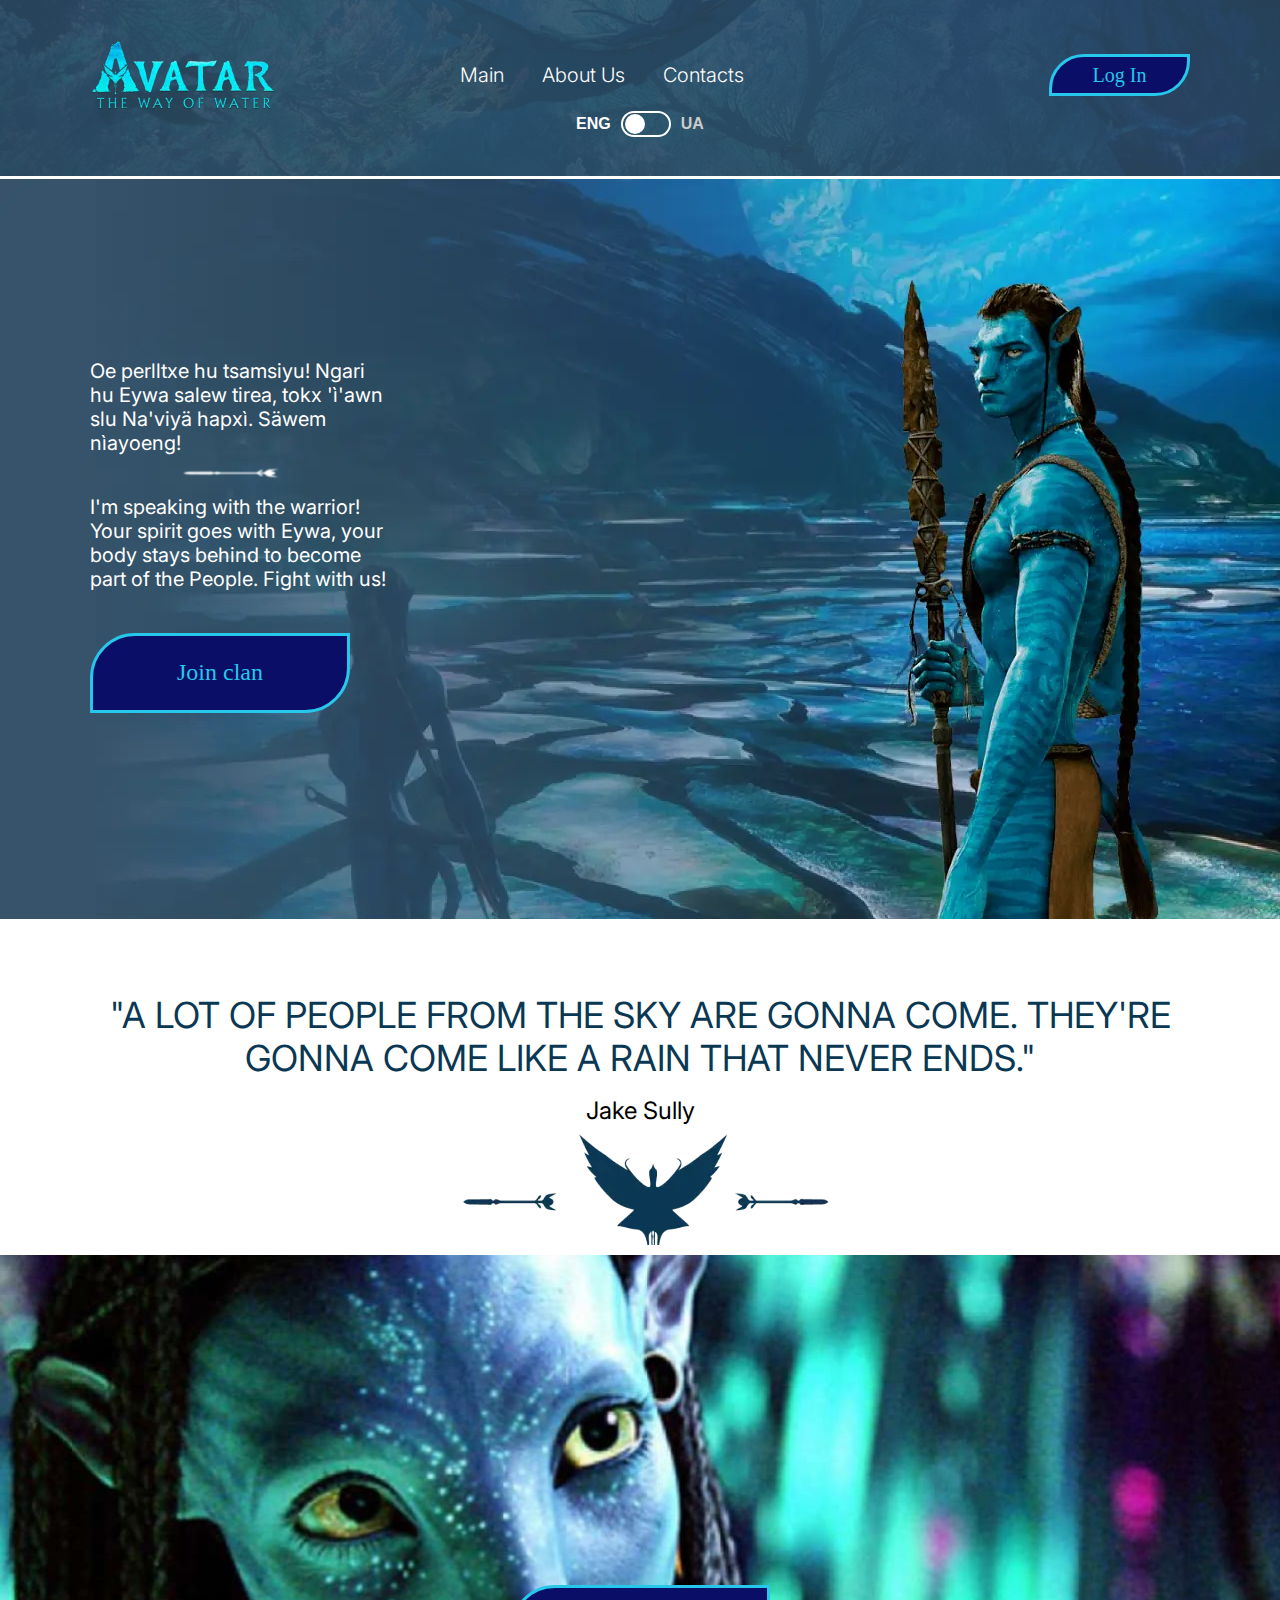
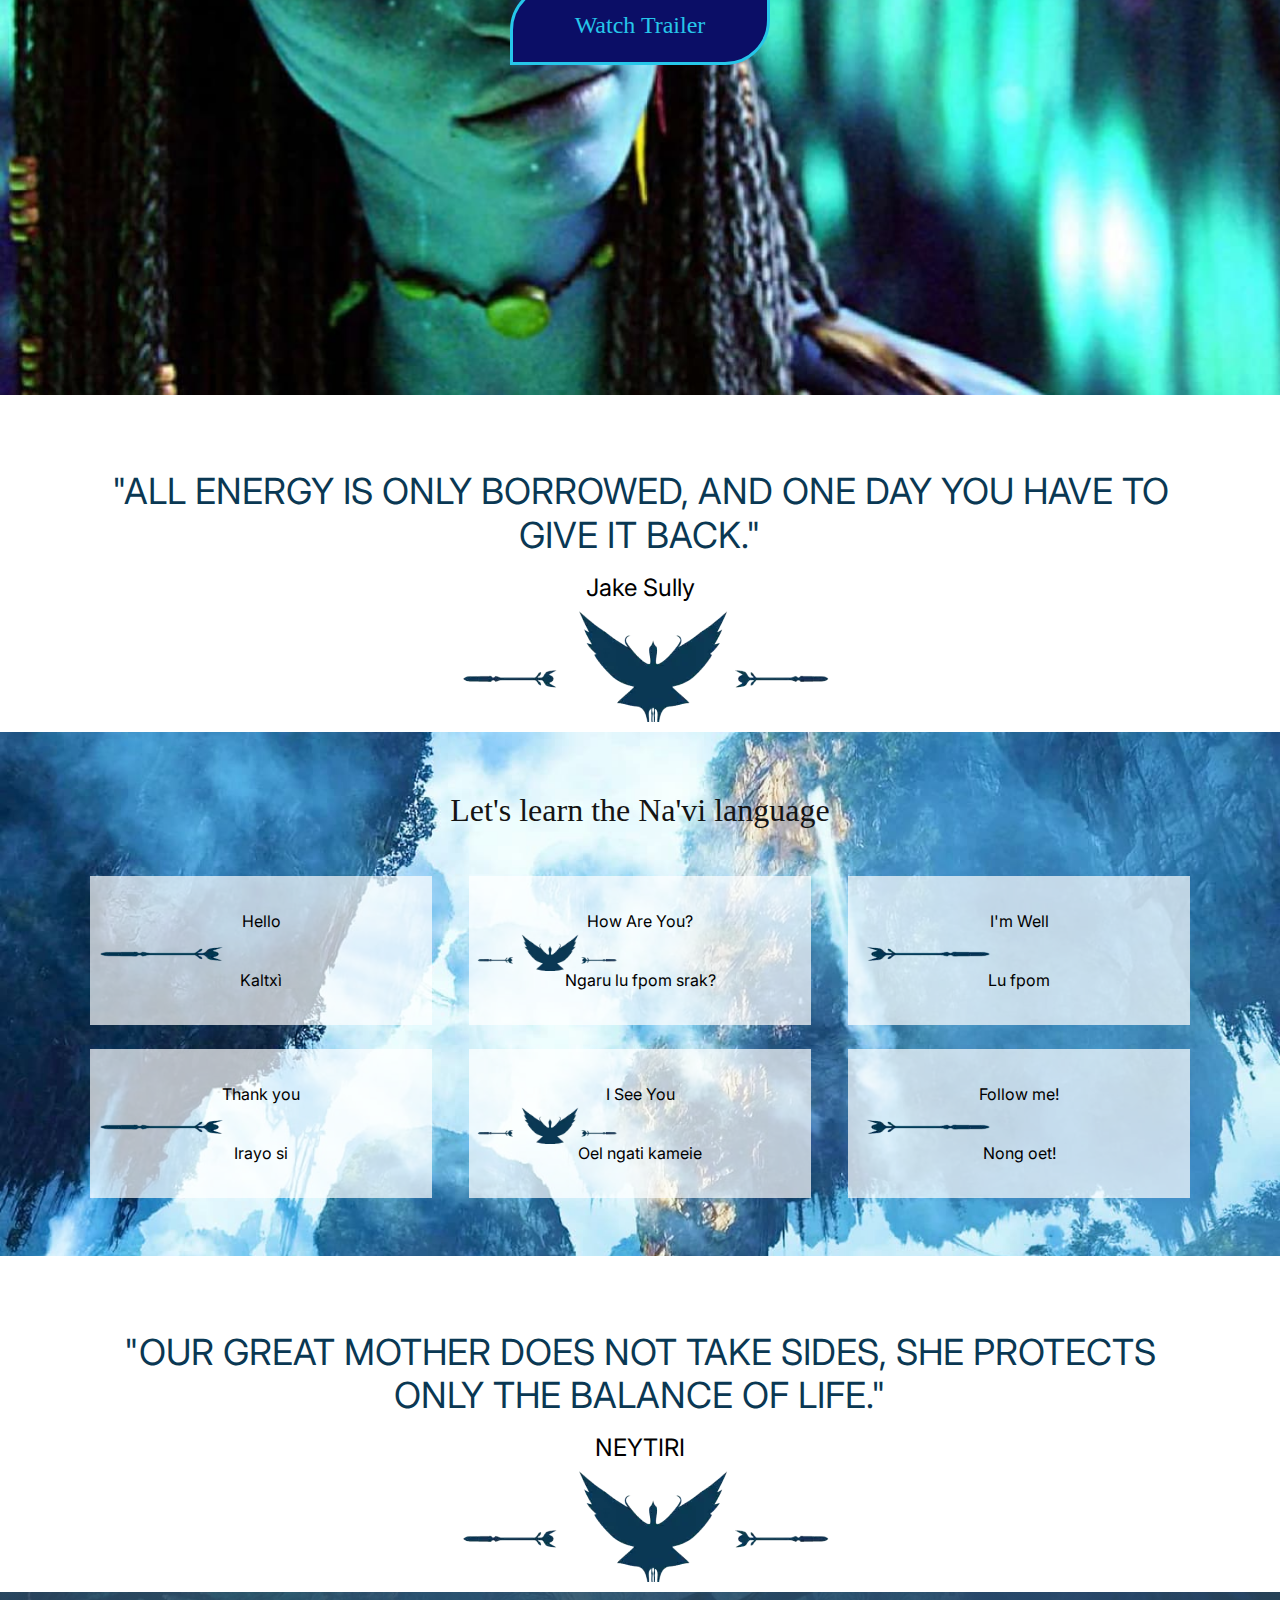
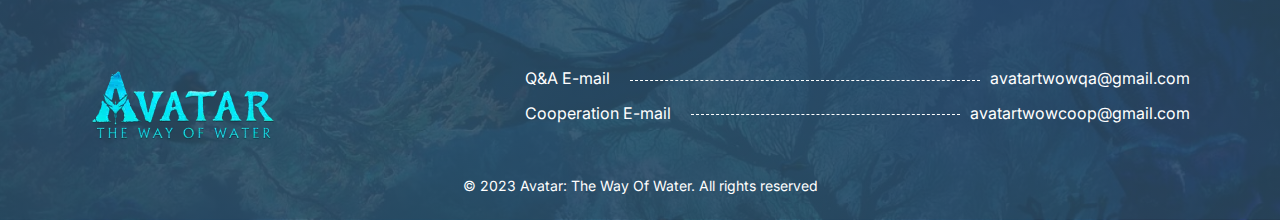
==== commit 36a4443f: "Updates" ====
--- a/index.html
+++ b/index.html
@@ -10,7 +10,8 @@
     <link
         href="https://fonts.googleapis.com/css2?family=Headland+One&family=Inter:ital,opsz,wght@0,14..32,100..900;1,14..32,100..900&display=swap"
         rel="stylesheet">
-    <link rel="stylesheet" href="node_modules/modern-normalize/modern-normalize.css">
+    <link rel="stylesheet"
+        href="https://cdnjs.cloudflare.com/ajax/libs/modern-normalize/1.1.0/modern-normalize.min.css" />
     <link rel="stylesheet" href="./css/reset.css">
     <link rel="stylesheet" href="./css/styles.css">
 </head>
@@ -25,7 +26,7 @@
                 <ul class="header-list">
                     <li class="header-item"><a href="./index.html#" class="header-link">Main</a></li>
                     <li class="header-item"><a href="#" class="header-link">About Us</a></li>
-                    <li class="header-item"><a href="#" class="header-link">Contacts</a></li>
+                    <li class="header-item"><a href="./index.html" class="header-link">Contacts</a></li>
                 </ul>
             </nav>
             <!-- Log in кнопка -->
@@ -75,7 +76,8 @@
         <!-- trailer -->
         <section class="trailer">
             <div class="container">
-                <a href="https://youtu.be/d9MyW72ELq0?si=vDRnNRm6hN7KBYrL"><button type="button" class="trailer-button button">Watch Trailer</button></a>
+                <a href="https://youtu.be/d9MyW72ELq0?si=vDRnNRm6hN7KBYrL"><button type="button"
+                        class="trailer-button button">Watch Trailer</button></a>
             </div>
         </section>
         <!-- second quote -->
@@ -130,19 +132,19 @@
     <!-- footer -->
     <footer class="footer">
         <div class="container">
-            <div class="footer-wrap"> 
+            <div class="footer-wrap">
                 <a href="./index.html"><img src="./pictures/avatar-logo.webp" alt="Avatar Logo" class="footer-logo"></a>
                 <ul class="footer-info">
-                    <li class="footer-item"><span class="footer-label">Q&A E-mail</span><span class="email">avatartwowqa@gmail.com</span></li>
-                    <li class="footer-item"><span class="footer-label">Cooperation E-mail</span><span class="email">avatartwowcoop@gmail.com</span></li>
+                    <li class="footer-item"><span class="footer-label">Q&A E-mail</span><span
+                            class="email">avatartwowqa@gmail.com</span></li>
+                    <li class="footer-item"><span class="footer-label">Cooperation E-mail</span><span
+                            class="email">avatartwowcoop@gmail.com</span></li>
                 </ul>
             </div>
         </div>
         <p class="footer-copyright">&copy; 2023 Avatar: The Way Of Water. All rights reserved</p>
     </footer>
-    <a href="#" class="to-top">
-        <i class="fas fa-chevron-up"></i>
-    </a>
+    <a href="#" class="to-top">↑</a>
     <script src="./js/to-top.js"></script>
     <script src="./js/lang-switcher.js"></script>
 </body>
--- a/css/styles.css
+++ b/css/styles.css
@@ -17,9 +17,11 @@
     clip-path: inset(50%);
     margin: -1px;
 }
+
 html {
     scroll-behavior: smooth;
 }
+
 body {
     font-family: Inter, sans-serif;
 }
@@ -29,7 +31,7 @@
     font-family: HeadlandOne;
     font-size: 24px;
     font-weight: 400;
-    line-height: 1.25;
+    line-height: 1.3;
     border-radius: 45px 0px;
     border: 3px solid #26C7EA;
     background: #0B0E66;
@@ -59,7 +61,7 @@
 
 .toggle {
     width: 50px;
-    height: 24px;
+    height: 26px;
     background-color: transparent;
     border: 2px solid white;
     border-radius: 50px;
@@ -79,7 +81,7 @@
 }
 
 .toggle.active .circle {
-    transform: translateX(26px);
+    transform: translateX(23px);
 }
 
 .lang.active {
@@ -89,31 +91,34 @@
 .lang.inactive {
     color: #ccc;
 }
+
 /* to top button */
 .to-top {
     background: white;
     position: fixed;
     bottom: 16px;
-    right:32px;
-    width:50px;
-    height:50px;
+    right: 32px;
+    width: 50px;
+    height: 50px;
     border-radius: 50%;
+    border: 1px solid var(--dark-blue-text);
     display: flex;
     align-items: center;
     justify-content: center;
-    font-size:32px;
-    color:#1f1f1f;
+    font-size: 32px;
+    color: var(--dark-blue-text);
     text-decoration: none;
-    opacity:0;
+    opacity: 0;
     pointer-events: none;
     transition: all .4s;
-  }
-  
-  .to-top.active {
-    bottom:32px;
+}
+
+.to-top.active {
+    bottom: 32px;
     pointer-events: auto;
-    opacity:1;
-  }
+    opacity: 1;
+}
+
 /* header */
 .header {
     background-image: linear-gradient(to right,
@@ -124,6 +129,7 @@
     background-repeat: no-repeat;
     background-size: cover;
     background-position-y: center;
+    padding: 39px 0;
 }
 
 .header-container {
@@ -133,13 +139,11 @@
 
 .header-logo {
     width: 186px;
-    height: 72px;
+    height: 72px;  
     margin-right: 184px;
-    padding: 39px 0;
 }
 
 .header-list {
-    font-weight: 400;
     display: flex;
     gap: 38px;
 }
@@ -147,29 +151,30 @@
 .header-link {
     color: var(--white-color);
     font-size: 20px;
-    font-weight: 600;
+    font-weight: 300;
     line-height: 1.1;
 }
 
 .header-link:focus,
 .header-link:hover {
     color: #94CFFF;
+    font-size: 600;
 }
 
 .header-login {
-    margin-left: 228px;
+    margin-left: auto;
     color: #26C6EA;
     font-family: HeadlandOne;
     font-size: 20px;
     font-weight: 400;
-    line-height: 1.25;
+    line-height: 1.3;
     width: 141px;
-    height: 41.694px;
+    height: 42px;
     border-radius: 35px 0px;
-    border: 2px solid #26C7EA;
-    background-color: #0B0E66;
-}
-
+}
+.header-login:hover {
+    box-shadow: 0 0 4px var(--black-color);
+}
 /* main */
 /* hero */
 .hero {
@@ -256,17 +261,23 @@
     padding: 330px 0;
     background-image: url(../pictures/trailer-background.jpg);
     background-repeat: no-repeat;
-
-    background-size: cover;
-
+    background-size: cover;
 }
 
 .trailer-button {
     display: block;
     margin: auto;
-    padding: 25px 18px;
-}
-
+    width: 260px;
+    height: 80px;
+    color: #26C7EA;
+    font-size: 24px;
+    font-weight: 400;
+    line-height: 1.3;
+    cursor: pointer;
+}
+.trailer-button:hover {
+    box-shadow: 0 0 4px var(--black-color);
+}
 /* lang */
 .language {
     background-image: url(../pictures/lang-background.jpg);
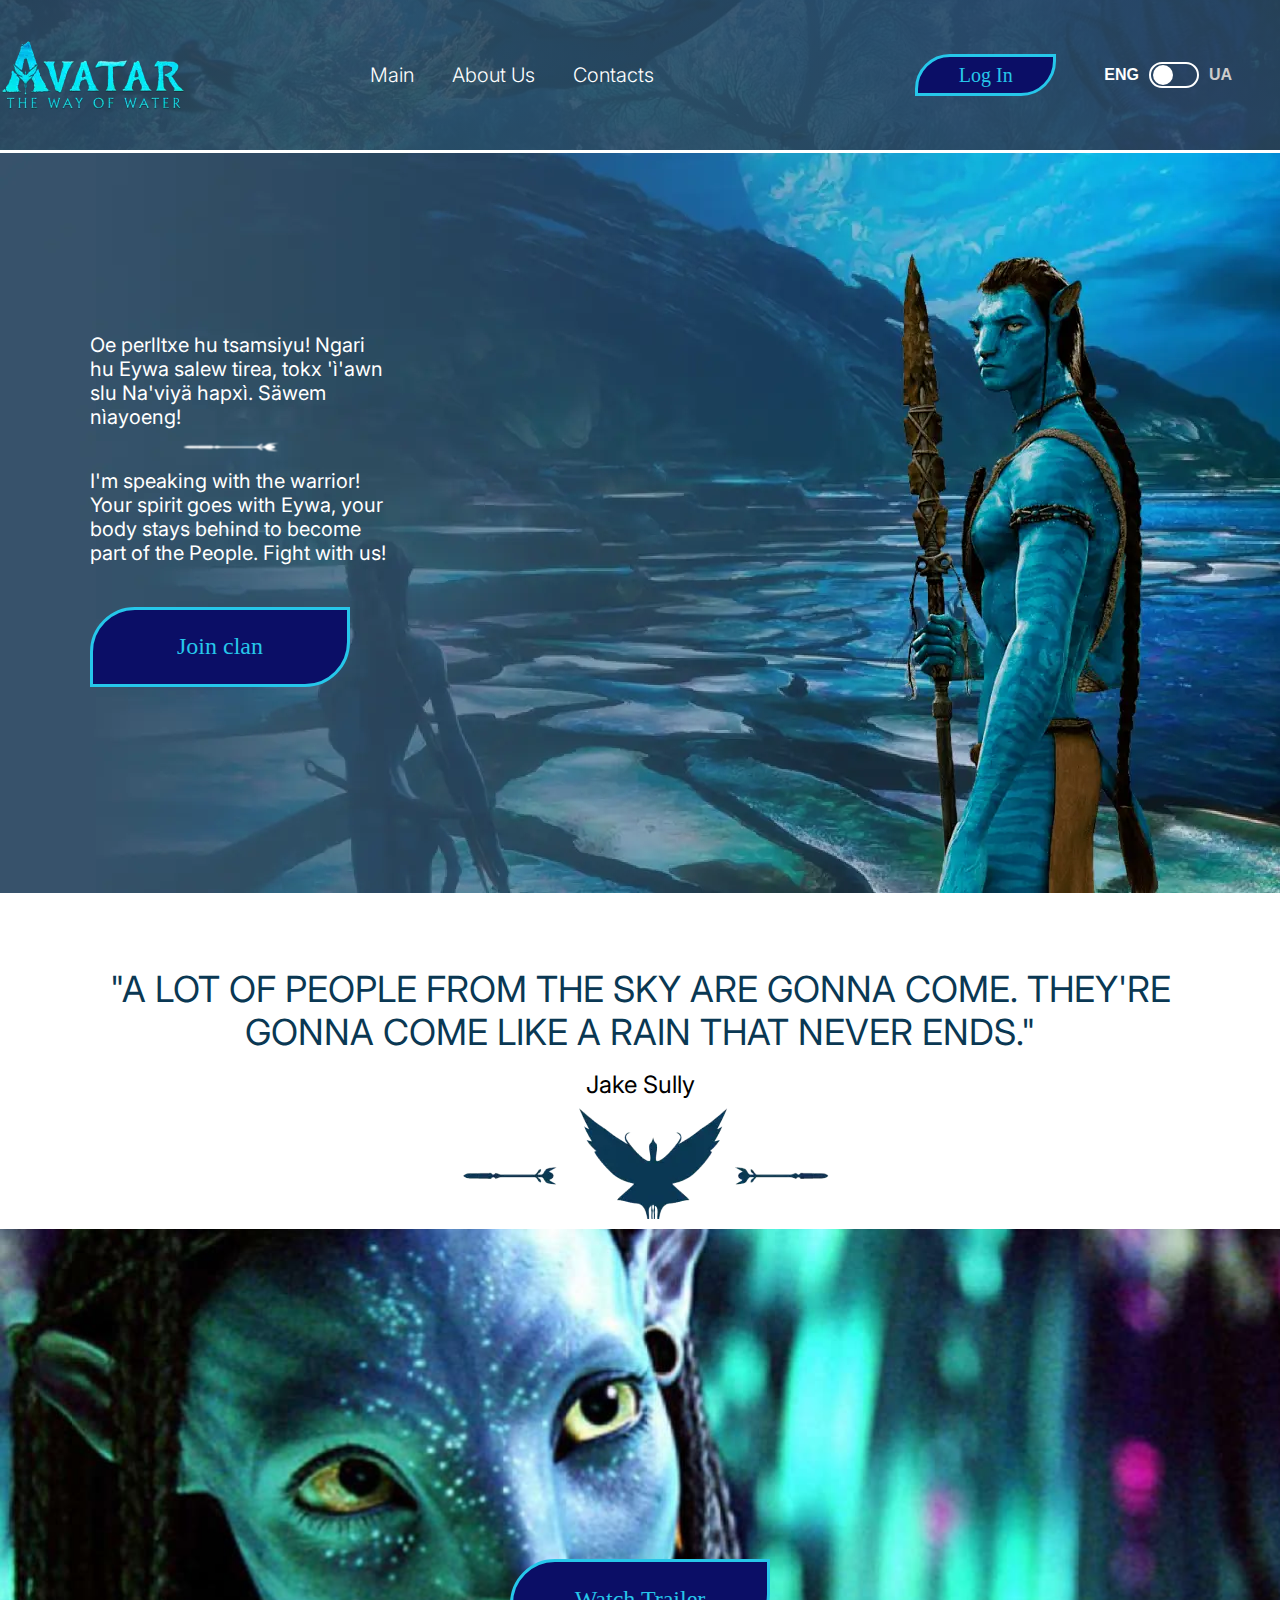
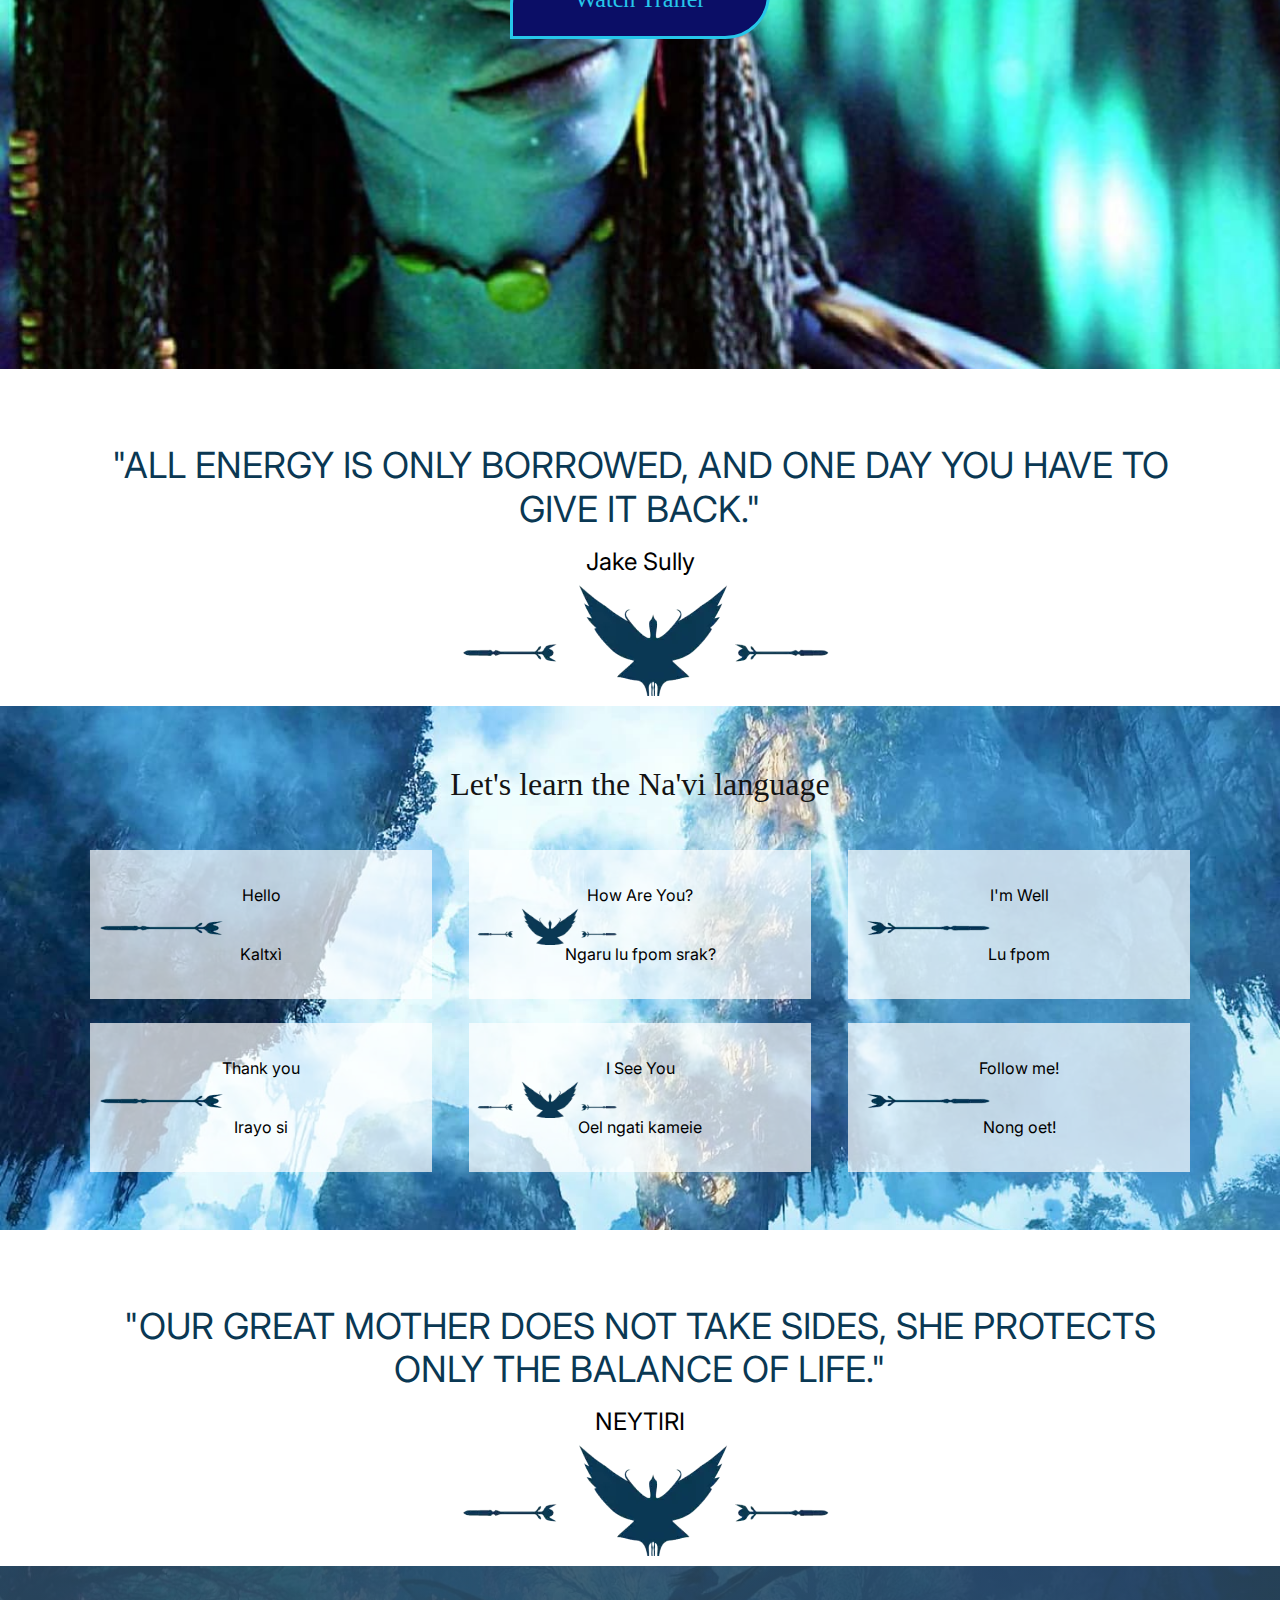
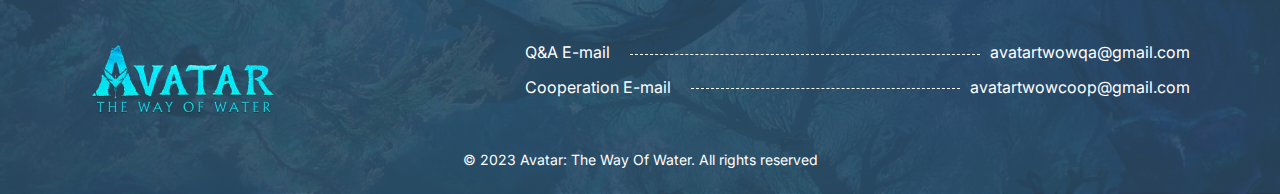
==== commit 5e0c6395: "Last lang switcher fix + Added Ukrainian language" ====
--- a/index.html
+++ b/index.html
@@ -76,7 +76,7 @@
         <!-- trailer -->
         <section class="trailer">
             <div class="container">
-                <a href="https://youtu.be/d9MyW72ELq0?si=vDRnNRm6hN7KBYrL"><button type="button"
+                <a href="https://youtu.be/d9MyW72ELq0?si=vDRnNRm6hN7KBYrL" target="_blank"><button type="button"
                         class="trailer-button button">Watch Trailer</button></a>
             </div>
         </section>
@@ -144,7 +144,7 @@
         </div>
         <p class="footer-copyright">&copy; 2023 Avatar: The Way Of Water. All rights reserved</p>
     </footer>
-    <a href="#" class="to-top">↑</a>
+    <a href="#" class="to-top">&uarr;</a>
     <script src="./js/to-top.js"></script>
     <script src="./js/lang-switcher.js"></script>
 </body>
--- a/css/styles.css
+++ b/css/styles.css
@@ -35,8 +35,14 @@
     border-radius: 45px 0px;
     border: 3px solid #26C7EA;
     background: #0B0E66;
-}
-
+    cursor: pointer;
+}
+.button:hover {
+    box-shadow: 0 0 4px var(--black-color);
+    border-color: #0B0E66;
+    color: #0B0E66;
+    background-color: #26C7EA;
+}
 .container {
     width: 1100px;
     margin: 0 auto;
@@ -50,6 +56,7 @@
     gap: 10px;
     font-family: Arial, sans-serif;
     color: white;
+    margin: 0 48px;
 }
 
 .lang {
@@ -83,7 +90,6 @@
 .toggle.active .circle {
     transform: translateX(23px);
 }
-
 .lang.active {
     color: var(--white-color);
 }
@@ -129,12 +135,14 @@
     background-repeat: no-repeat;
     background-size: cover;
     background-position-y: center;
+    display: flex;
     padding: 39px 0;
 }
 
 .header-container {
     display: flex;
     align-items: center;
+    margin-right: 0;
 }
 
 .header-logo {
@@ -171,9 +179,6 @@
     width: 141px;
     height: 42px;
     border-radius: 35px 0px;
-}
-.header-login:hover {
-    box-shadow: 0 0 4px var(--black-color);
 }
 /* main */
 /* hero */
@@ -183,11 +188,6 @@
     background-repeat: no-repeat;
     background-size: cover;
     background-color: #0B0E66;
-}
-
-.hero-textbox {
-    display: flex;
-    flex-direction: column;
     padding: 180px 0;
 }
 
@@ -273,10 +273,6 @@
     font-size: 24px;
     font-weight: 400;
     line-height: 1.3;
-    cursor: pointer;
-}
-.trailer-button:hover {
-    box-shadow: 0 0 4px var(--black-color);
 }
 /* lang */
 .language {
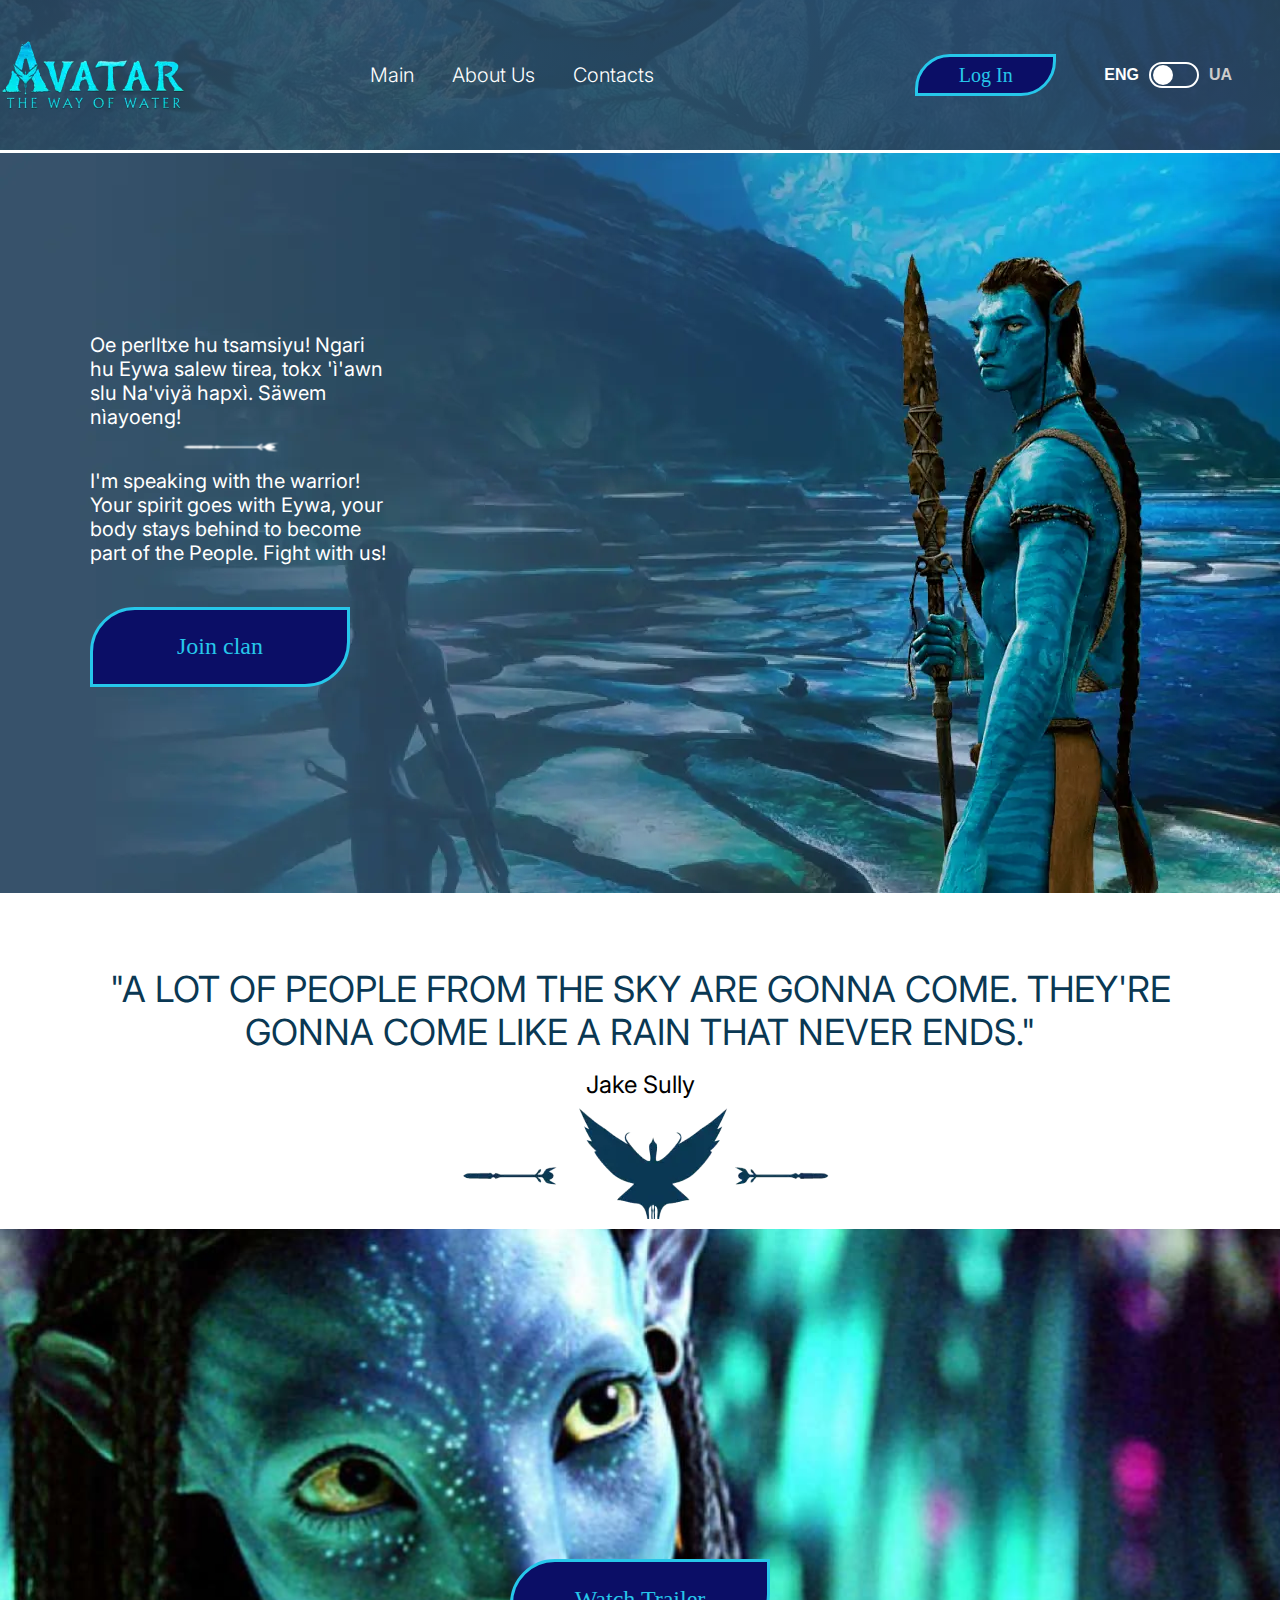
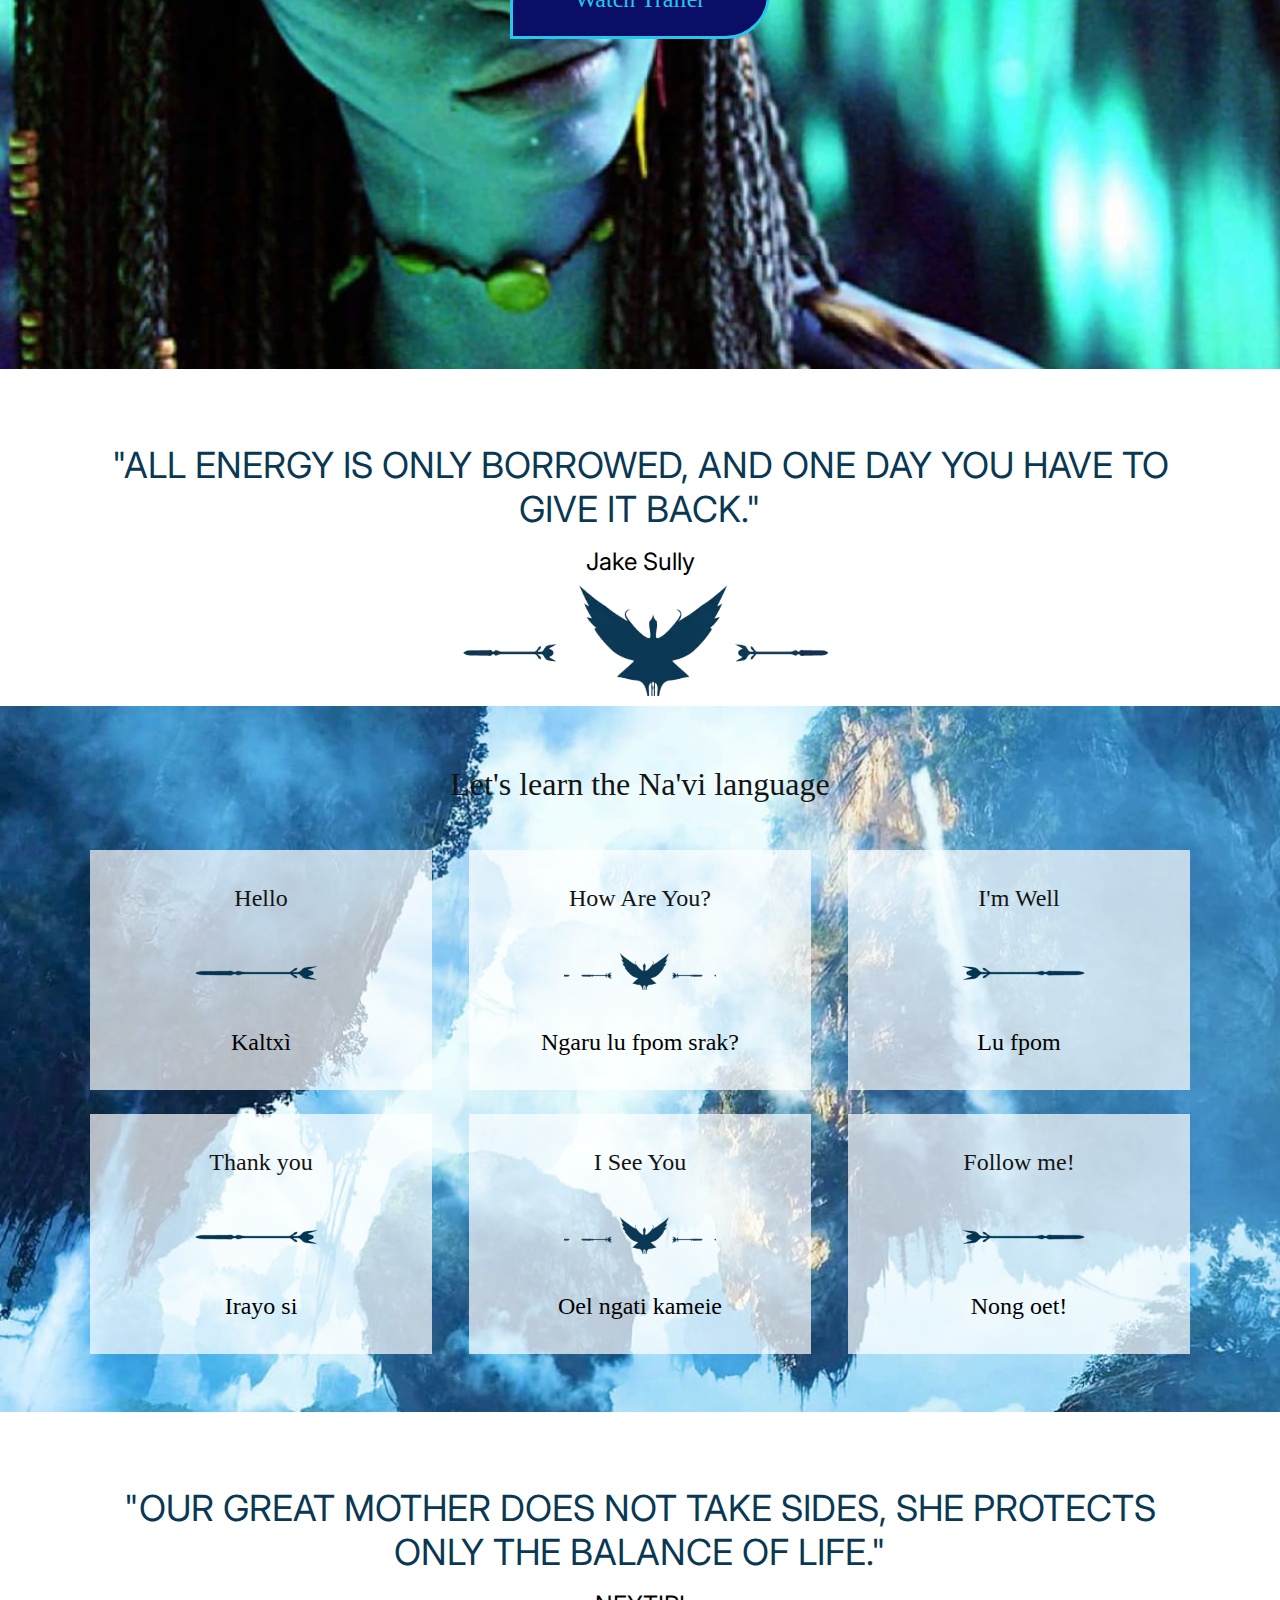
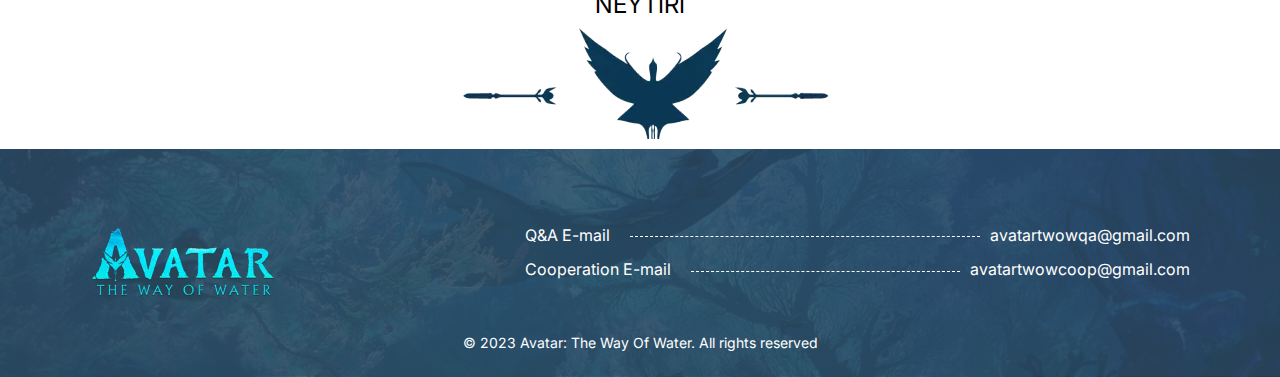
==== commit 6ff105c8: "Final commit (definitely)" ====
--- a/index.html
+++ b/index.html
@@ -57,11 +57,6 @@
                                 to become part of the People. Fight with us!</p>
                             <button type="button" class="hero-button button">Join clan</button>
                         </div>
-                        <!-- <address class="hero-links">
-                    <a href="https://youtube.com"></a>
-                    <a href="https://instagram."></a>
-                    <a href=""></a>
-                </address> -->
             </div>
         </section>
         <!-- firts quote -->
@@ -106,7 +101,7 @@
                         <p class="language-navi">Lu fpom</p>
                     </li>
                     <li class="lang-card">
-                        <p class="language-he arrow-left">Thank you</p>
+                        <p class="language-h arrow-left">Thank you</p>
                         <p class="language-navi">Irayo si</p>
                     </li>
                     <li class="lang-card">
--- a/css/styles.css
+++ b/css/styles.css
@@ -37,12 +37,14 @@
     background: #0B0E66;
     cursor: pointer;
 }
+
 .button:hover {
     box-shadow: 0 0 4px var(--black-color);
     border-color: #0B0E66;
     color: #0B0E66;
     background-color: #26C7EA;
 }
+
 .container {
     width: 1100px;
     margin: 0 auto;
@@ -90,6 +92,7 @@
 .toggle.active .circle {
     transform: translateX(23px);
 }
+
 .lang.active {
     color: var(--white-color);
 }
@@ -147,7 +150,7 @@
 
 .header-logo {
     width: 186px;
-    height: 72px;  
+    height: 72px;
     margin-right: 184px;
 }
 
@@ -180,6 +183,7 @@
     height: 42px;
     border-radius: 35px 0px;
 }
+
 /* main */
 /* hero */
 .hero {
@@ -203,7 +207,6 @@
 
 .hero-text,
 .hero-text-navi {
-    flex-wrap: wrap;
     width: 298px;
     color: var(--white-color);
     font-family: Inter;
@@ -211,7 +214,6 @@
     font-weight: 400;
     line-height: 1.2;
 }
-
 .hero-button {
     width: 260px;
     height: 80px;
@@ -274,6 +276,7 @@
     font-weight: 400;
     line-height: 1.3;
 }
+
 /* lang */
 .language {
     background-image: url(../pictures/lang-background.jpg);
@@ -306,6 +309,20 @@
     text-align: center;
 }
 
+.language-h {
+    color: var(--light-black-text);
+    font-family: HeadlandOne;
+    font-size: 24px;
+    line-height: 24px;
+}
+
+.language-navi {
+    color: var(--black-color);
+    font-family: HeadlandOne;
+    font-size: 24px;
+    line-height: 24px;
+}
+
 .arrow-left::after {
     content: "";
     display: block;
@@ -313,6 +330,7 @@
     background-position-x: center;
     width: 152px;
     height: 40px;
+    margin: 40px auto;
 }
 
 .center::after {
@@ -320,9 +338,10 @@
     display: block;
     background-image: url(../pictures/quote-pic.webp);
     background-position-x: center;
-    background-size: cover;
+    background-size: contain;
     width: 152px;
     height: 40px;
+    margin: 40px auto;
 }
 
 .arrow-right::after {
@@ -332,6 +351,7 @@
     background-position-x: center;
     width: 152px;
     height: 40px;
+    margin: 40px auto;
 }
 
 .lang-header {
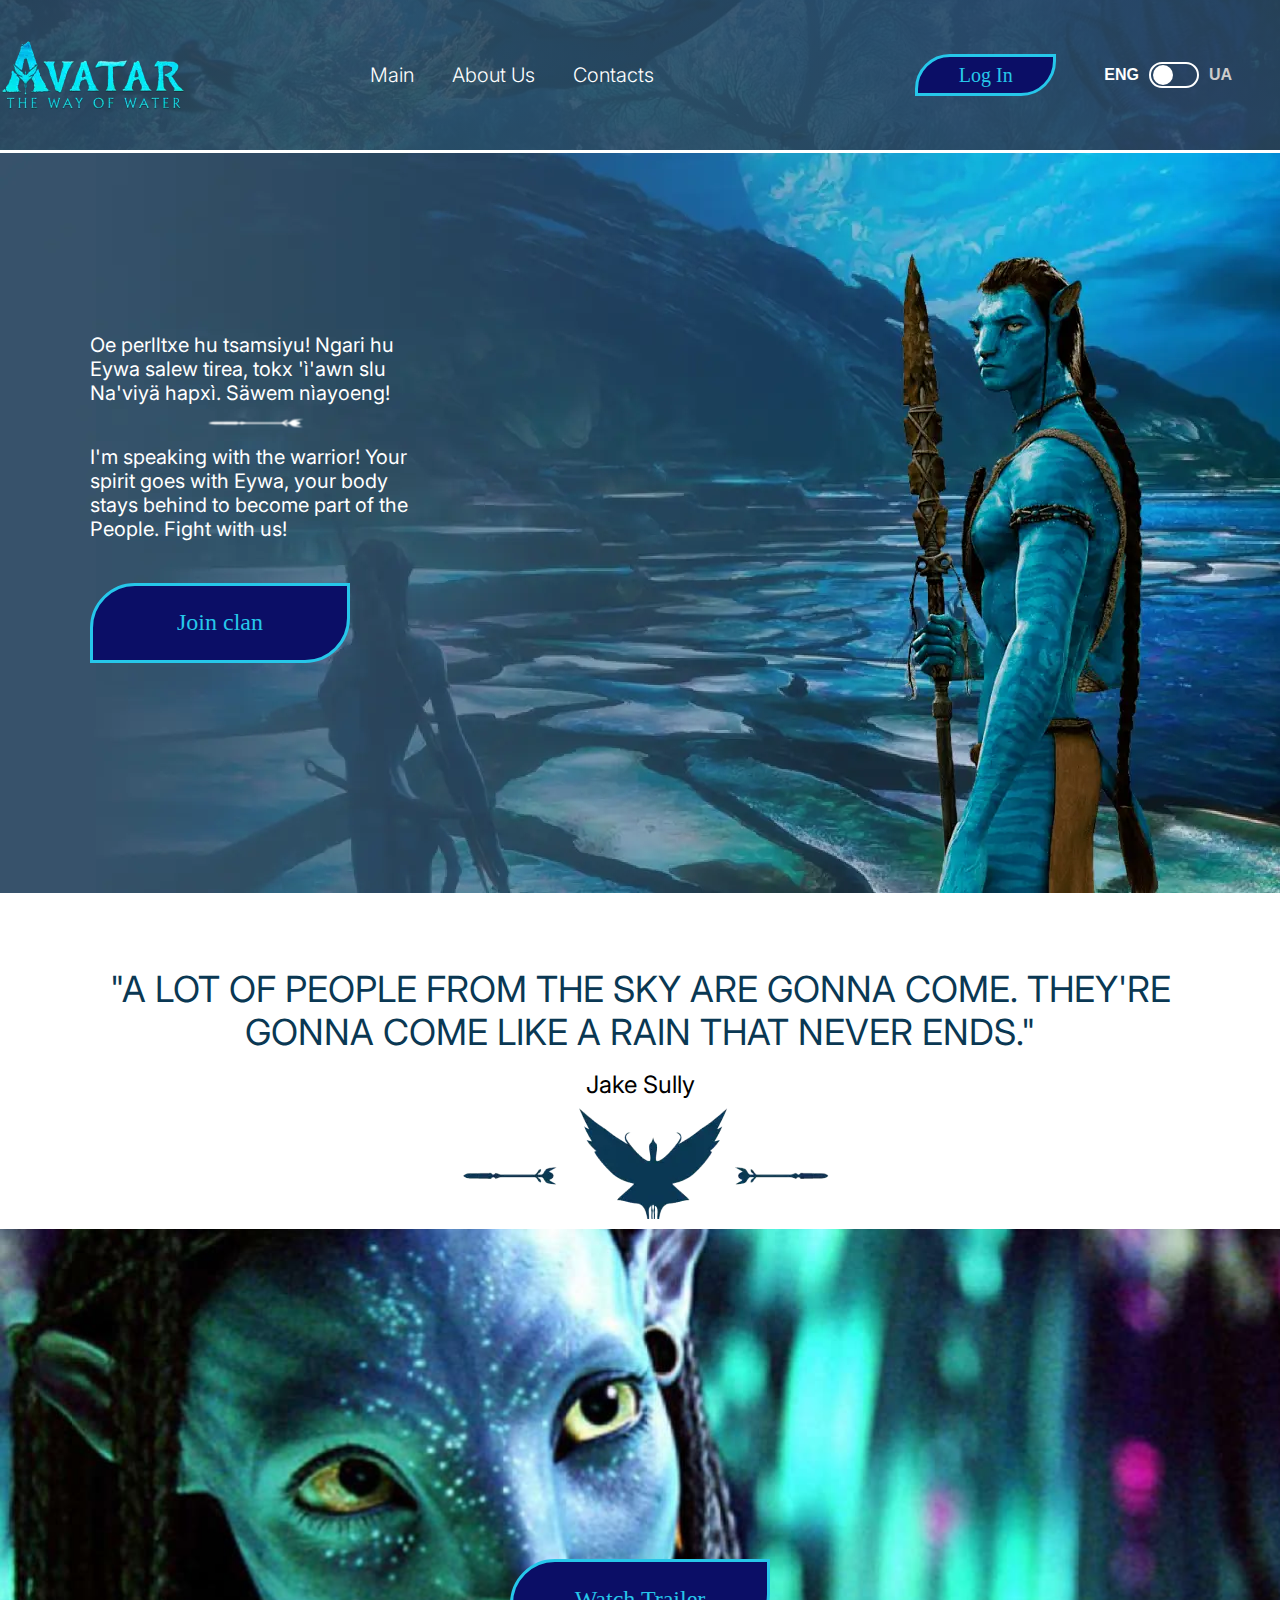
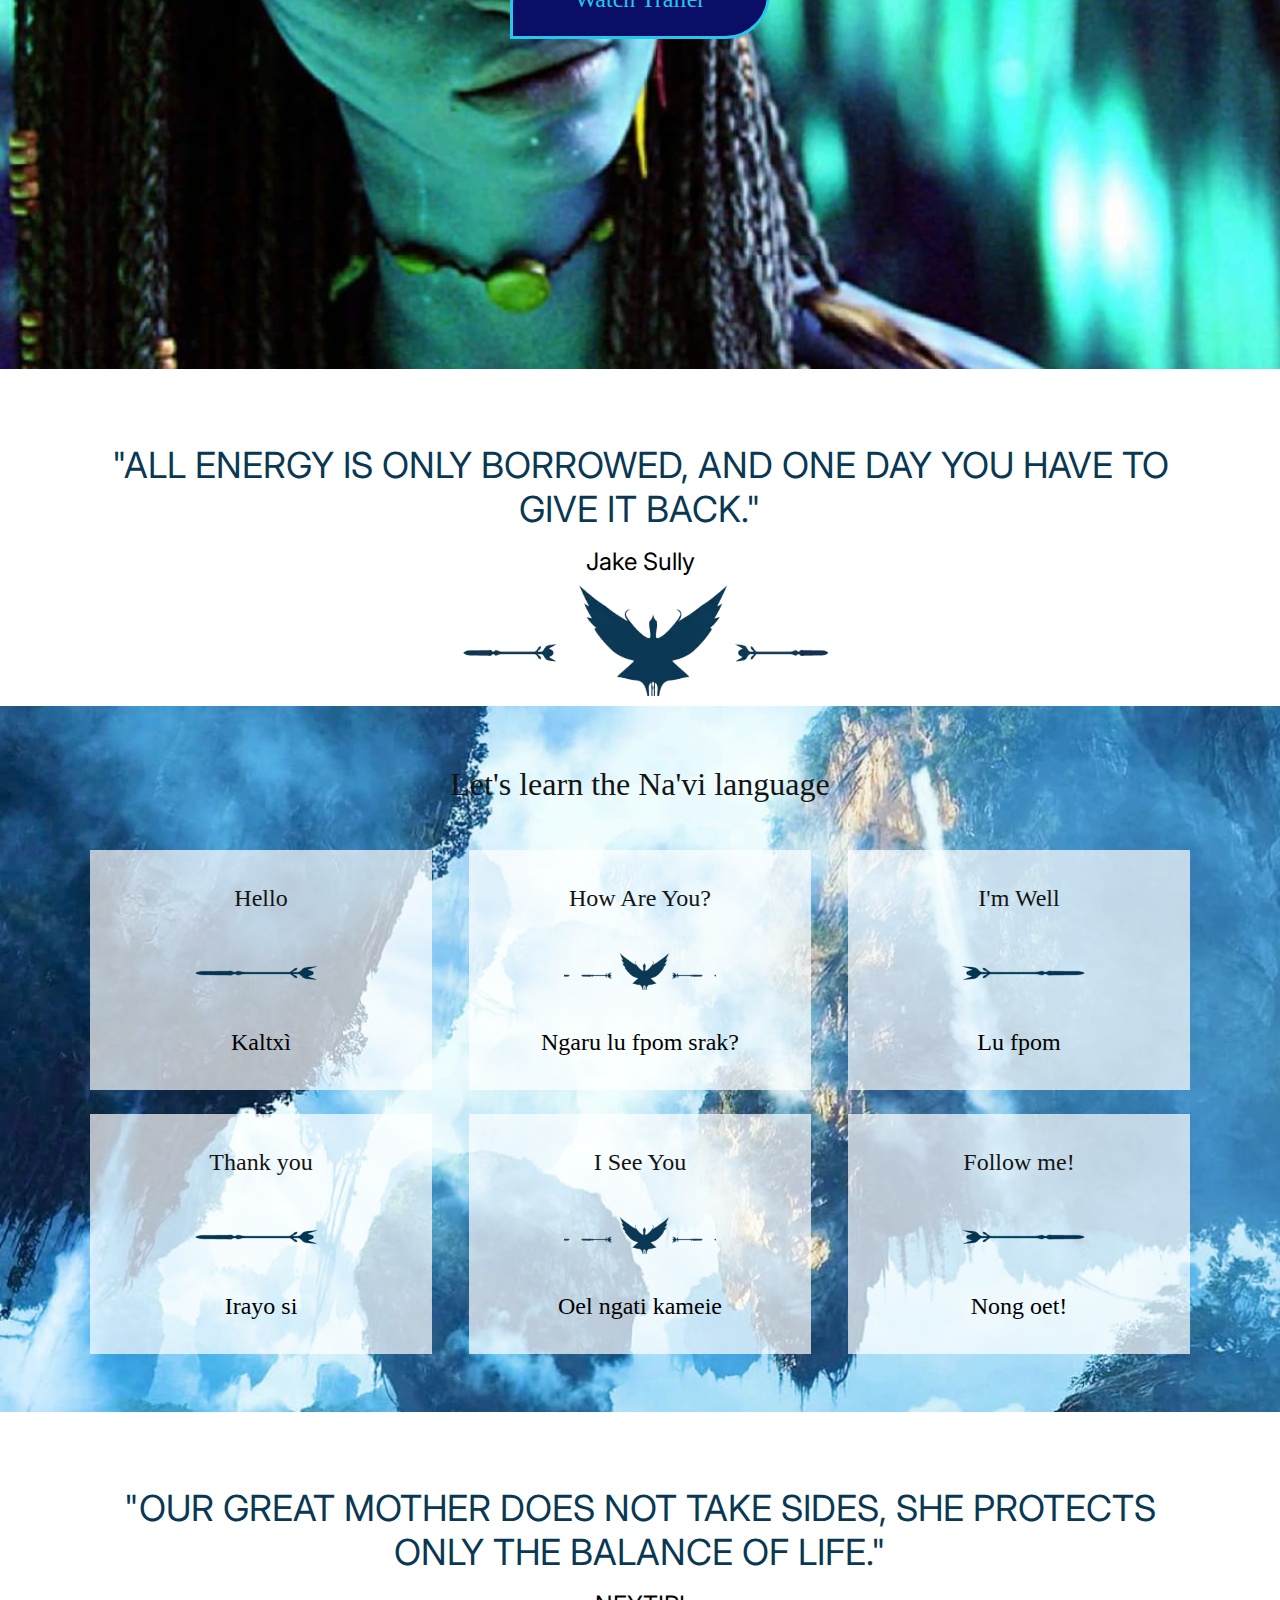
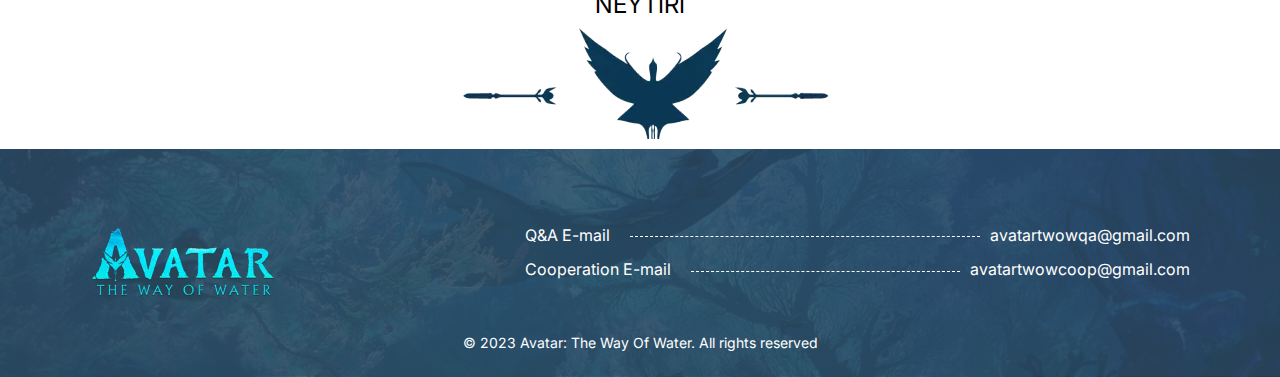
==== commit 7f91801e: "Fixes" ====
--- a/index.html
+++ b/index.html
@@ -45,7 +45,7 @@
         <!-- Секція герой -->
         <section class="hero">
             <div class="container">
-                <h1 class="visually-hidden">Website for an Avatar fans<h1>
+                <h1 class="visually-hidden">Website for an Avatar fans</h1>
                         <div class="hero-textbox">
                             <p class="hero-text-navi">Oe perlltxe hu tsamsiyu! Ngari hu Eywa salew tirea, tokx
                                 'ì'awn slu Na'viyä
@@ -71,8 +71,7 @@
         <!-- trailer -->
         <section class="trailer">
             <div class="container">
-                <a href="https://youtu.be/d9MyW72ELq0?si=vDRnNRm6hN7KBYrL" target="_blank"><button type="button"
-                        class="trailer-button button">Watch Trailer</button></a>
+                <a href="https://youtu.be/d9MyW72ELq0?si=vDRnNRm6hN7KBYrL" target="_blank" class="trailer-button button">Watch Trailer</a>
             </div>
         </section>
         <!-- second quote -->
--- a/css/styles.css
+++ b/css/styles.css
@@ -174,11 +174,8 @@
 
 .header-login {
     margin-left: auto;
-    color: #26C6EA;
     font-family: HeadlandOne;
     font-size: 20px;
-    font-weight: 400;
-    line-height: 1.3;
     width: 141px;
     height: 42px;
     border-radius: 35px 0px;
@@ -207,7 +204,7 @@
 
 .hero-text,
 .hero-text-navi {
-    width: 298px;
+    width: 347px;
     color: var(--white-color);
     font-family: Inter;
     font-size: 20px;
@@ -271,10 +268,8 @@
     margin: auto;
     width: 260px;
     height: 80px;
-    color: #26C7EA;
-    font-size: 24px;
-    font-weight: 400;
-    line-height: 1.3;
+    text-align: center;
+    align-content: center;
 }
 
 /* lang */
@@ -327,7 +322,6 @@
     content: "";
     display: block;
     background-image: url(../pictures/arrow-left.webp);
-    background-position-x: center;
     width: 152px;
     height: 40px;
     margin: 40px auto;
@@ -348,7 +342,6 @@
     content: "";
     display: block;
     background-image: url(../pictures/arrow-right.webp);
-    background-position-x: center;
     width: 152px;
     height: 40px;
     margin: 40px auto;
